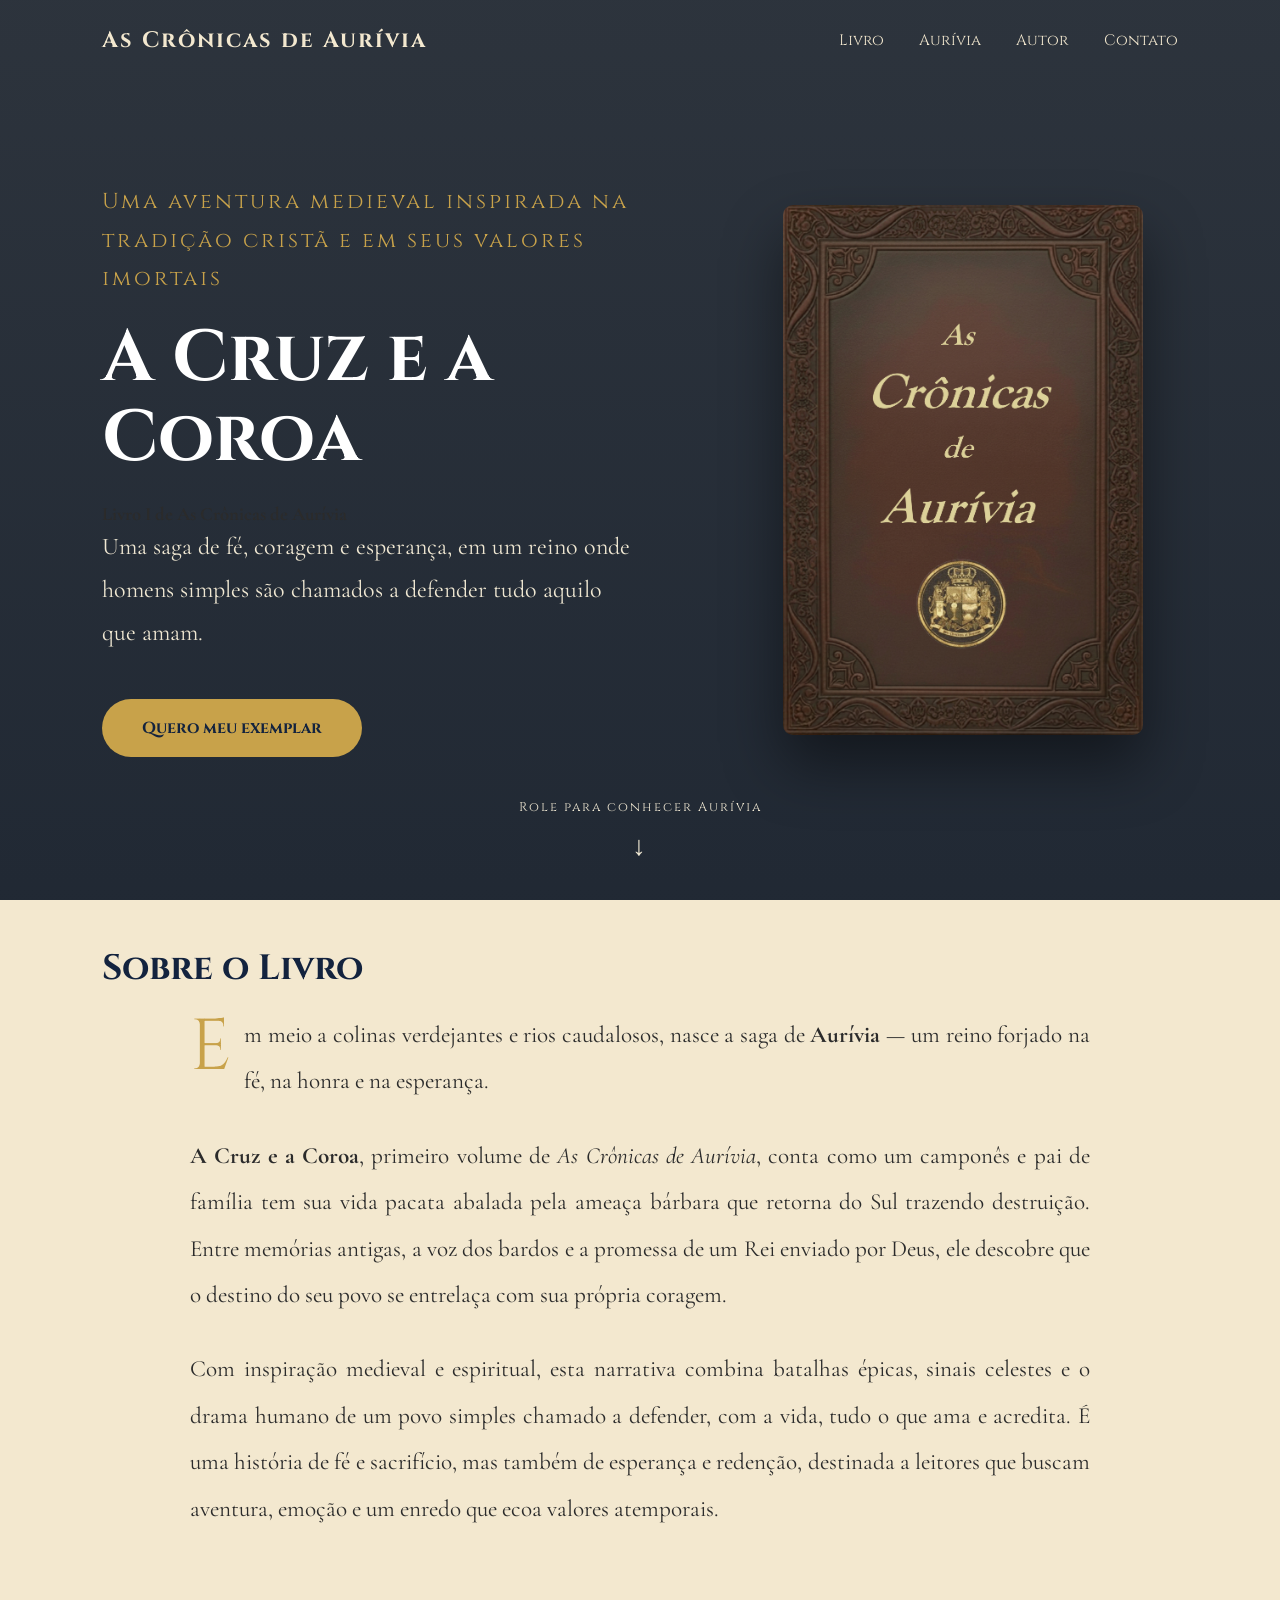
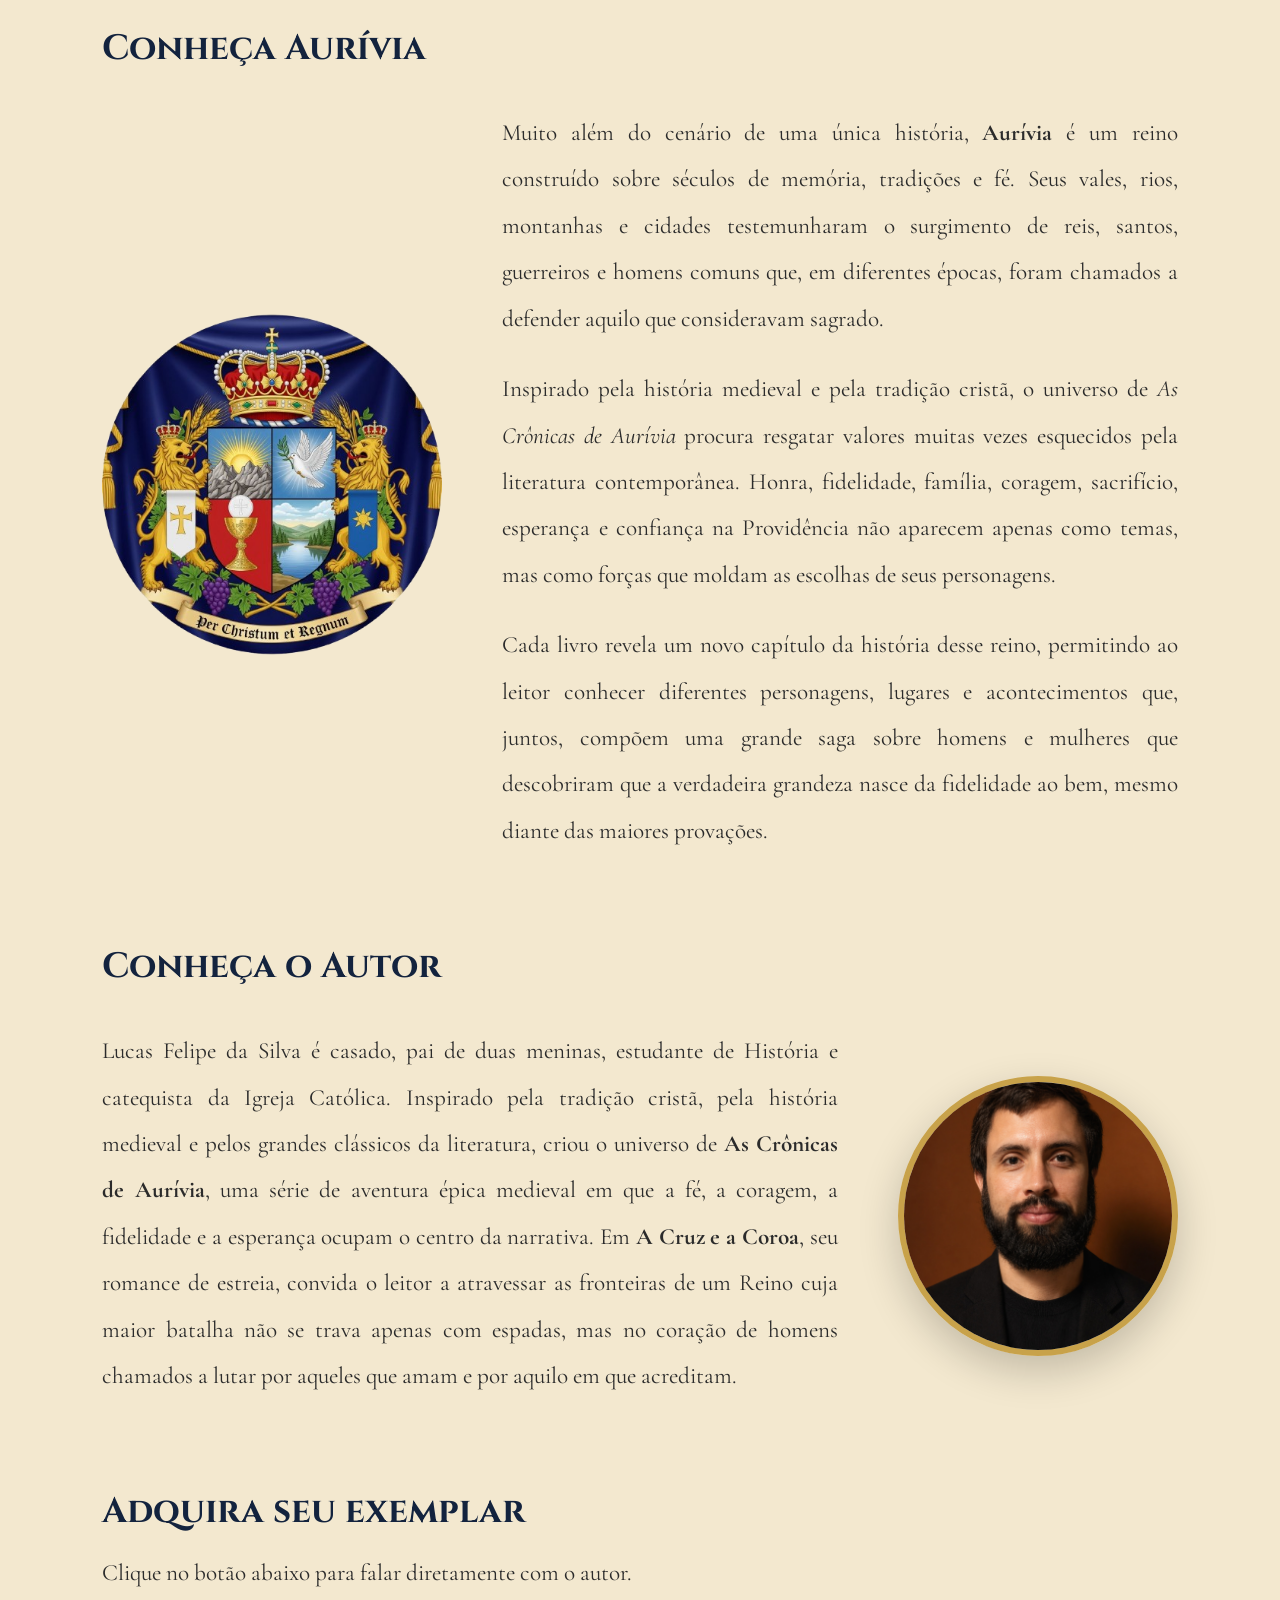
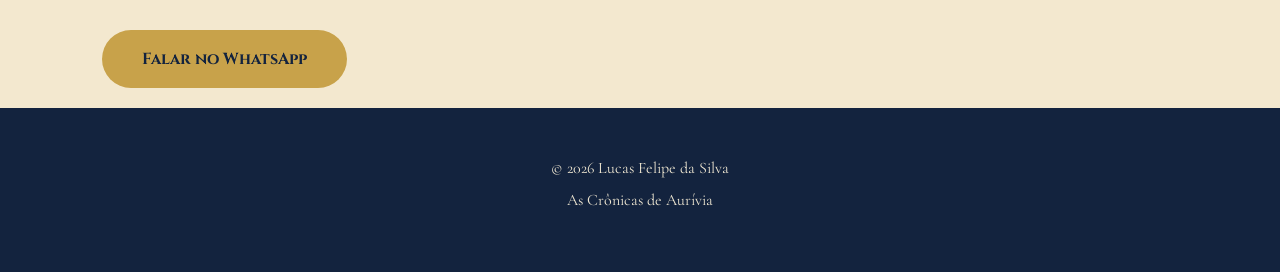
==== index.html @ 675b527c "Correção erro favicon.ico" ====
<!DOCTYPE html>
<html lang="pt-BR">
<link rel="icon" type="image/png" href="brasao.png">

<head>

    <!-- Configurações básicas -->
    <meta charset="UTF-8">
    <meta name="viewport" content="width=device-width, initial-scale=1.0">

    <!-- SEO -->
    <title>As Crônicas de Aurívia | A Cruz e a Coroa</title>

    <meta name="description"
        content="Conheça As Crônicas de Aurívia - A Cruz e a Coroa. Uma epopeia medieval inspirada na tradição cristã, com cavaleiros, reis, batalhas e esperança.">

    <meta name="author" content="Lucas Felipe da Silva">

    <!-- CSS -->
    <link rel="stylesheet" href="style.css">

    <!-- Google Fonts -->
    <link rel="preconnect" href="https://fonts.googleapis.com">

    <link rel="preconnect" href="https://fonts.gstatic.com" crossorigin>

    <link href="https://fonts.googleapis.com/css2?family=Cinzel:wght@400;600;700&family=Cormorant+Garamond:wght@300;400;500;600;700&display=swap"
        rel="stylesheet">

</head>

<body>

    <!-- ===================================== -->
    <!-- CABEÇALHO -->
    <!-- ===================================== -->

    <header id="header">

        <div class="logo">

            As Crônicas de Aurívia

        </div>

        <nav>

            <a href="#livro">Livro</a>

            <a href="#universo">Aurívia</a>

            <a href="#autor">Autor</a>

            <a href="#contato">Contato</a>

        </nav>

    </header>

    <!-- ===================================== -->
    <!-- HERO -->
    <!-- ===================================== -->

    <section id="hero">

        <div class="hero-texto">

            <p class="subtitulo">

                Uma aventura medieval inspirada na tradição cristã e em seus valores imortais

            </p>

            <h1>

                A Cruz e a Coroa

            </h1>

            <h3 class="serie">

                Livro I de As Crônicas de Aurívia

            </h3>

            <p class="descricao">

                Uma saga de fé, coragem e esperança,
                em um reino onde homens simples são chamados
                a defender tudo aquilo que amam.

            </p>                

            <a href="comprar.html" id="comprar-agora" class="botao">
                Quero meu exemplar
            </a>

        </div>

        <div class="hero-imagem">

            <!-- Depois colocaremos a capa -->

            <img
                src="capa.jpg"
                alt="Capa do livro A Cruz e a Coroa"
                class="capa-livro">     

        </div>

        <div class="scroll-indicador">

            <span>Role para conhecer Aurívia</span>

            <div class="seta">

                ↓

            </div>

        </div>      

    </section>

    <!-- ===================================== -->
    <!-- SOBRE O LIVRO -->
    <!-- ===================================== -->

    <section id="livro">

    <h2>Sobre o Livro</h2>

    <div class="sinopse">

        <p>
            <span class="capitular">E</span>m meio a colinas verdejantes e rios
            caudalosos, nasce a saga de <strong>Aurívia</strong> — um reino
            forjado na fé, na honra e na esperança.
        </p>

        <p>
            <strong>A Cruz e a Coroa</strong>, primeiro volume de
            <em>As Crônicas de Aurívia</em>, conta como um camponês e pai de
            família tem sua vida pacata abalada pela ameaça bárbara que retorna
            do Sul trazendo destruição. Entre memórias antigas, a voz dos
            bardos e a promessa de um Rei enviado por Deus, ele descobre que o
            destino do seu povo se entrelaça com sua própria coragem.
        </p>

        <p>
            Com inspiração medieval e espiritual, esta narrativa combina
            batalhas épicas, sinais celestes e o drama humano de um povo simples
            chamado a defender, com a vida, tudo o que ama e acredita. É uma
            história de fé e sacrifício, mas também de esperança e redenção,
            destinada a leitores que buscam aventura, emoção e um enredo que
            ecoa valores atemporais.
        </p>

    </div>

    </section>

    <!-- ===================================== -->
    <!-- UNIVERSO -->
    <!-- ===================================== -->

    <section id="universo">

    <div class="container">

        <h2>Conheça Aurívia</h2>

        <div class="universo">

            <div class="universo-brasao">

                <a href="https://www.instagram.com/auriviaoficial/"
                    target="_blank"
                    rel="noopener noreferrer">

                        <img src="brasao.png"
                            alt="Instagram oficial de As Crônicas de Aurívia">

                </a>

            </div>

            <div class="universo-texto">

                <p>
                    Muito além do cenário de uma única história,
                    <strong>Aurívia</strong> é um reino construído sobre
                    séculos de memória, tradições e fé. Seus vales, rios,
                    montanhas e cidades testemunharam o surgimento de reis,
                    santos, guerreiros e homens comuns que, em diferentes
                    épocas, foram chamados a defender aquilo que consideravam
                    sagrado.
                </p>

                <p>
                    Inspirado pela história medieval e pela tradição cristã,
                    o universo de <em>As Crônicas de Aurívia</em> procura
                    resgatar valores muitas vezes esquecidos pela literatura
                    contemporânea. Honra, fidelidade, família, coragem,
                    sacrifício, esperança e confiança na Providência não
                    aparecem apenas como temas, mas como forças que moldam
                    as escolhas de seus personagens.
                </p>

                <p>
                    Cada livro revela um novo capítulo da história desse
                    reino, permitindo ao leitor conhecer diferentes
                    personagens, lugares e acontecimentos que, juntos,
                    compõem uma grande saga sobre homens e mulheres que
                    descobriram que a verdadeira grandeza nasce da
                    fidelidade ao bem, mesmo diante das maiores provações.
                </p>

            </div>

        </div>

    </div>

    </section>

    <!-- ===================================== -->
    <!-- AUTOR -->
    <!-- ===================================== -->

    <section id="autor">

    <div class="container">

        <h2>Conheça o Autor</h2>

        <div class="autor">

            <div class="autor-texto">

                <p>
                    Lucas Felipe da Silva é casado, pai de duas meninas,
                    estudante de História e catequista da Igreja Católica.
                    Inspirado pela tradição cristã, pela história medieval e
                    pelos grandes clássicos da literatura, criou o universo de
                    <strong>As Crônicas de Aurívia</strong>, uma série de
                    aventura épica medieval em que a fé, a coragem, a
                    fidelidade e a esperança ocupam o centro da narrativa.

                    Em <strong>A Cruz e a Coroa</strong>, seu romance de estreia,
                    convida o leitor a atravessar as fronteiras de um Reino cuja
                    maior batalha não se trava apenas com espadas, mas no coração
                    de homens chamados a lutar por aqueles que amam e por aquilo
                    em que acreditam.
                </p>

            </div>

            <div class="autor-foto">

                <img src="foto-autor.jpg"
                     alt="Lucas Felipe da Silva">

            </div>

        </div>

    </div>

</section>

    <!-- ===================================== -->
    <!-- CONTATO -->
    <!-- ===================================== -->

    <section id="contato">

        <h2>Adquira seu exemplar</h2>

        <p>

            Clique no botão abaixo para falar diretamente com o autor.

        </p>

        <a href="https://wa.me/5531992778250?text=Olá!%20Gostaria%20de%20adquirir%20o%20livro%20A%20Cruz%20e%20a%20Coroa." target="_blank" class="botao">

            Falar no WhatsApp

        </a>

    </section>

    <!-- ===================================== -->
    <!-- RODAPÉ -->
    <!-- ===================================== -->

    <footer>

        <p>

            © 2026 Lucas Felipe da Silva

        </p>

        <p>

            As Crônicas de Aurívia

        </p>

    </footer>

    <script src="script.js"></script>

</body>

</html>
---- style.css ----
/* ==========================================================
   AS CRÔNICAS DE AURÍVIA
   Site Oficial
   Desenvolvido para Lucas Felipe da Silva
========================================================== */


/* ==========================================================
   RESET
========================================================== */

*{
    margin:0;
    padding:0;
    box-sizing:border-box;
}

html{
    scroll-behavior:smooth;
}

body{

    background:#F3E8CF;

    color:#2B2B2B;

    font-family:'Cormorant Garamond', serif;

    overflow-x:hidden;

}


/* ==========================================================
   LINKS
========================================================== */

a{

    text-decoration:none;

    color:inherit;

}


/* ==========================================================
   IMAGENS
========================================================== */

img{

    max-width:100%;

    display:block;

}


/* ==========================================================
   HEADER
========================================================== */

header{

    width:100%;

    position:fixed;

    top:0;

    left:0;

    z-index:1000;

    display:flex;

    justify-content:space-between;

    align-items:center;

    padding:25px 8%;

    transition:.4s;

}


/* ==========================================================
   LOGO
========================================================== */

.logo{

    font-family:'Cinzel', serif;

    font-size:1.4rem;

    font-weight:700;

    color:#F3E8CF;

    letter-spacing:2px;

}


/* ==========================================================
   MENU
========================================================== */

nav{

    display:flex;

    gap:35px;

}


nav a{

    font-family:'Cinzel', serif;

    color:#F3E8CF;

    font-size:.95rem;

    transition:.3s;

}

nav a:hover{

    color:#C8A24A;

}


/* ==========================================================
   HERO
========================================================== */

#hero{

    min-height:100vh;

    display:flex;

    align-items:center;

    justify-content:space-between;

    padding:120px 8% 80px;

    background:linear-gradient(rgba(10,20,35,.85),rgba(10,20,35,.90));

}


/* ==========================================================
   TEXTO HERO
========================================================== */

.hero-texto{

    width:50%;

}


.subtitulo{

    font-family:'Cinzel', serif;

    color:#C8A24A;

    letter-spacing:3px;

    margin-bottom:20px;

}


.hero-texto h1{

    font-family:'Cinzel', serif;

    color:white;

    font-size:4.5rem;

    line-height:1.1;

    margin-bottom:25px;

}


.descricao{

    color:#EFE7D2;

    font-size:1.5rem;

    max-width:550px;

    margin-bottom:45px;

}


/* ==========================================================
   BOTÃO
========================================================== */

.botao{

    display:inline-block;

    background:#C8A24A;

    color:#13233E;

    padding:18px 40px;

    border-radius:50px;

    font-family:'Cinzel', serif;

    font-weight:bold;

    transition:.3s;

}


.botao:hover{

    transform:translateY(-4px);

    box-shadow:0 12px 30px rgba(0,0,0,.25);

}


/* ==========================================================
   CAPA PROVISÓRIA
========================================================== */

.hero-imagem{

    width:40%;

    display:flex;

    justify-content:center;

}


.capa-livro{

    width:360px;

    border-radius:10px;

    box-shadow:
        0 30px 60px rgba(0,0,0,.45);

    transition:.35s ease;

    animation:respirar 6s ease-in-out infinite;

}

.capa-livro:hover{

    transform:translateY(-10px) scale(1.02);

}


/* ==========================================================
   SEÇÕES
========================================================== */

section:not(#hero){

    padding-top:45px;
    padding-bottom:20px;

    padding-left:8%;
    padding-right:8%;

}



section h2{

    font-family:'Cinzel', serif;

    color:#13233E;

    font-size:2.2rem;

    margin-bottom:18px;

}


section p{

    font-size:1.35rem;

    line-height:1.8;

    max-width:900px;

}


/* ==========================================================
   RODAPÉ
========================================================== */

footer{

    background:#13233E;

    color:#EFE7D2;

    text-align:center;

    padding:50px;

}


footer p{

    margin-bottom:12px;

}


/* ==========================================================
   RESPONSIVIDADE
========================================================== */

/* ==========================================================
   HEADER AO ROLAR A PÁGINA
========================================================== */

.header-scroll{

    background:rgba(19,35,62,.96);

    backdrop-filter:blur(8px);

    box-shadow:0 10px 30px rgba(0,0,0,.35);

    padding:18px 8%;

}

/* ==========================================================
   INDICADOR DE ROLAGEM
========================================================== */

.scroll-indicador{

    position:absolute;

    bottom:35px;

    left:50%;

    transform:translateX(-50%);

    display:flex;

    flex-direction:column;

    align-items:center;

    color:#EFE7D2;

    font-family:'Cinzel', serif;

    letter-spacing:2px;

    font-size:.8rem;

}

.seta{

    margin-top:12px;

    font-size:1.7rem;

    animation:flutuar 1.8s infinite;

}

@keyframes flutuar{

    0%{

        transform:translateY(0);

    }

    50%{

        transform:translateY(8px);

    }

    100%{

        transform:translateY(0);

    }

}

/* ==========================================================
   SINOPSE
========================================================== */

.sinopse{

    max-width:900px;

    margin:20px auto 0;

}

.sinopse p{

    font-size:1.45rem;

    line-height:2;

    margin-bottom:28px;

    text-align:justify;

}

.capitular{

    float:left;

    font-family:'Cinzel', serif;

    font-size:4.5rem;

    line-height:1;

    margin-right:12px;

    color:#C8A24A;

}

@media(max-width:900px){

    #hero{

        position:relative;

        flex-direction:column;

        justify-content:center;

        text-align:center;

    }

    .hero-texto{

        width:100%;

    }

    .serie{

    color:#C8A24A;

    font-family:'Cinzel', serif;

    font-size:1.1rem;

    font-weight:400;

    margin-top:-8px;

    margin-bottom:28px;

    letter-spacing:2px;

    }

    .hero-imagem{

        width:100%;

        margin-top:60px;

    }

    .hero-texto h1{

        font-size:3rem;

    }

    nav{

        display:none;

    }

    .autor{

    flex-direction:column-reverse;

    text-align:center;

    }

    .autor-foto{

        margin-bottom:20px;

    }

    .autor-foto img{

        width:220px;

        height:220px;

    }

    .universo{

    flex-direction:column;

    }

    .universo-brasao img{

    width:300px;

    height:300px;

    object-fit:cover;

    border-radius:50%;

    border:6px solid #C8A24A;

    background:#13233E;

    padding:12px;

    box-shadow:0 15px 40px rgba(0,0,0,.20);

    transition:.35s;

    }

}

@keyframes respirar{

    0%{

        transform:translateY(0px);

    }

    50%{

        transform:translateY(-8px);

    }

    100%{

        transform:translateY(0px);

    }

}

/* ==========================================================
   UNIVERSO E AUTOR
========================================================== */

.universo-texto,
.autor-texto{

    max-width:900px;

    margin:20px auto 0;

}

.universo-texto p,
.autor-texto p{

    font-size:1.45rem;

    line-height:2;

    text-align:justify;

    margin-bottom:24px;

}

#contato p{

    font-size:1.45rem;

    line-height:1.8;

    margin-bottom:35px;

}

.autor{

    display:flex;

    align-items:center;

    justify-content:space-between;

    gap:60px;

}

.autor-texto{

    flex:1;

}

.autor-foto{

    flex-shrink:0;

}

.autor-foto img{

    width:280px;

    height:280px;

    border-radius:50%;

    object-fit:cover;

    border:6px solid #C8A24A;

    box-shadow:0 15px 40px rgba(0,0,0,.20);

}

.universo{

    display:flex;

    align-items:center;

    gap:60px;

}

.universo-brasao{

    flex-shrink:0;

}

.universo-brasao img{

    width:340px;

    height:auto;

    transition:.35s;

}

.universo-brasao img:hover{

    transform:scale(1.03);

}

/*======================================
COMPRA
======================================*/

.compra{

    padding:140px 8% 80px;

}

.compra-card{

    max-width:760px;

    margin:auto;

    background:#F8F2E6;

    border-radius:18px;

    padding:50px;

    box-shadow:0 15px 40px rgba(0,0,0,.12);

}

.compra-capa{

    width:260px;

    margin:auto;

    margin-bottom:30px;

    border-radius:10px;

    box-shadow:0 18px 35px rgba(0,0,0,.25);

}

.compra h1{

    text-align:center;

    font-family:'Cinzel', serif;

    color:#13233E;

    margin-bottom:10px;

}

.texto-intro{

    text-align:center;

    max-width:620px;

    margin:25px auto 45px;

}

.preco,
.subtotal{

    display:flex;

    justify-content:space-between;

    align-items:center;

    padding:15px 0;

    border-bottom:1px solid rgba(0,0,0,.08);

    font-size:1.2rem;

}

.preco strong,
.subtotal strong{

    color:#C8A24A;

    font-size:1.6rem;

}

.controle-quantidade{

    display:flex;

    justify-content:center;

    align-items:center;

    gap:30px;

    margin:15px 0 35px;

}

.btn-qtd{

    width:48px;

    height:48px;

    border:none;

    border-radius:50%;

    background:#13233E;

    color:white;

    font-size:1.6rem;

    cursor:pointer;

    transition:.3s;

}

.btn-qtd:hover{

    background:#C8A24A;

    color:#13233E;

}

#quantidade{

    font-family:'Cinzel', serif;

    font-size:2rem;

    min-width:40px;

    text-align:center;

}

/*======================================
FORMULÁRIO
======================================*/

#pedido{

    margin-top:40px;

}

#pedido label{

    display:block;

    margin-top:28px;

    margin-bottom:10px;

    font-family:'Cinzel', serif;

    color:#13233E;

}

#pedido input,
#pedido textarea{

    width:100%;

    padding:16px;

    border:2px solid #D8C8A5;

    border-radius:10px;

    background:white;

    font-size:1.1rem;

    font-family:'Cormorant Garamond', serif;

    transition:.25s;

}

#pedido input:focus,
#pedido textarea:focus{

    outline:none;

    border-color:#C8A24A;

    box-shadow:0 0 12px rgba(200,162,74,.25);

}

.erro{

    display:block;

    color:#9E2A2A;

    font-size:.95rem;

    margin-top:6px;

    min-height:18px;

}

/*======================================
BOTÃO DE COMPRA
======================================*/

#btn-whatsapp{

    width:100%;

    margin-top:40px;

    font-size:1.15rem;

}

#btn-whatsapp:disabled{

    opacity:.8;

    cursor:wait;

    transform:none;

}

.privacidade{

    text-align:center;

    font-size:.95rem;

    color:#666;

    margin-top:18px;

    line-height:1.6;

}

body{
    transition:opacity .45s ease;
}

body.fade-out{
    opacity:0;
}

/*======================================
MENSAGEIRO
======================================*/

#mensageiro-overlay{

    position:fixed;

    inset:0;

    background:rgba(10,20,35,.82);

    backdrop-filter:blur(4px);

    display:flex;

    justify-content:center;

    align-items:center;

    opacity:0;

    visibility:hidden;

    transition:.45s;

    z-index:99999;

}

#mensageiro-overlay.ativo{

    opacity:1;

    visibility:visible;

}

.mensageiro-card{

    width:min(420px,90vw);

    background:#F8F2E6;

    border-radius:18px;

    padding:40px;

    text-align:center;

    box-shadow:0 25px 60px rgba(0,0,0,.35);

}

.mensageiro-brasao{

    width:120px;

    margin:auto;

    margin-bottom:25px;

}

#mensageiro-titulo{

    font-family:'Cinzel', serif;

    color:#13233E;

    margin-bottom:18px;

}

#mensageiro-texto{

    font-size:1.25rem;

    color:#444;

}

/*======================================
ANIMAÇÃO DO BRASÃO
======================================*/

.mensageiro-brasao{

    animation:respirarBrasao 2.5s ease-in-out infinite;

}

@keyframes respirarBrasao{

    0%{

        transform:scale(1);

    }

    50%{

        transform:scale(1.05);

    }

    100%{

        transform:scale(1);

    }

}

.mensageiro-card{

    animation:entradaMensageiro .7s ease;

}

@keyframes entradaMensageiro{

    from{

        opacity:0;

        transform:translateY(25px) scale(.95);

    }

    to{

        opacity:1;

        transform:translateY(0) scale(1);

    }

}
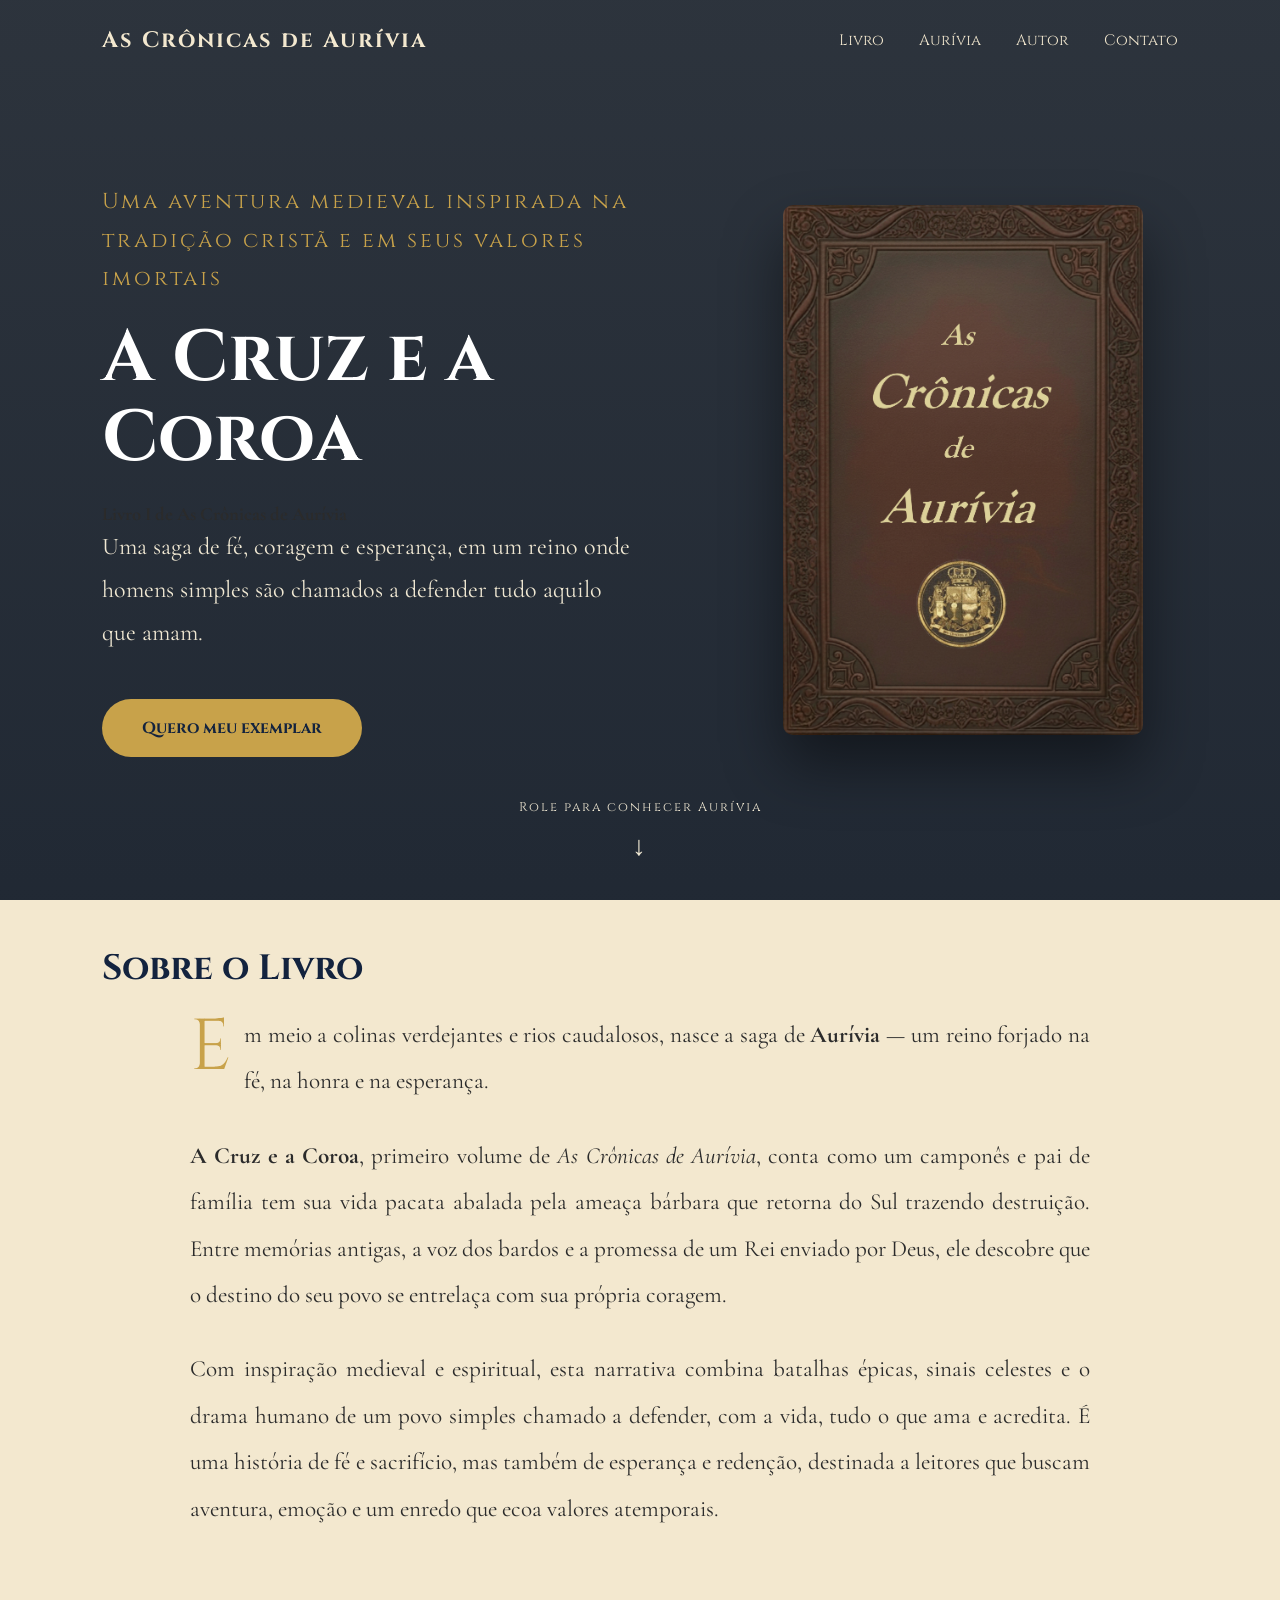
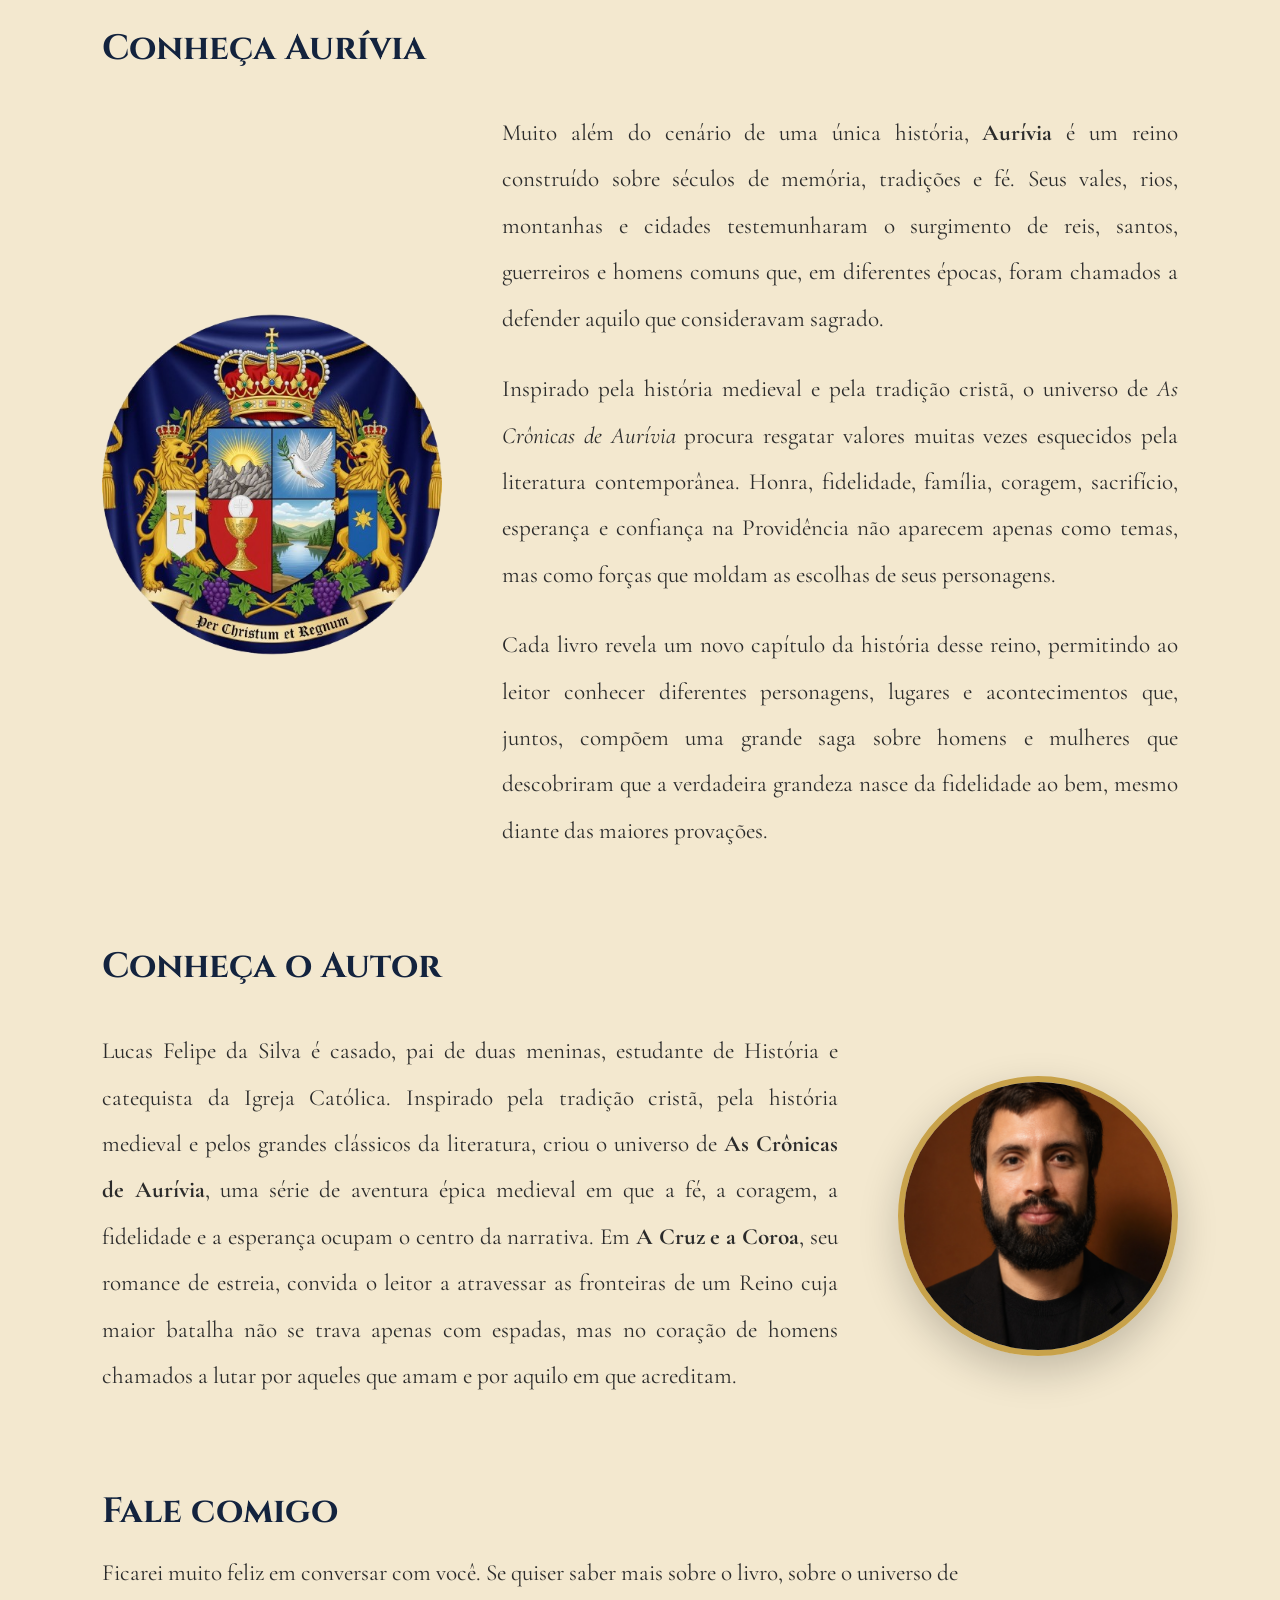
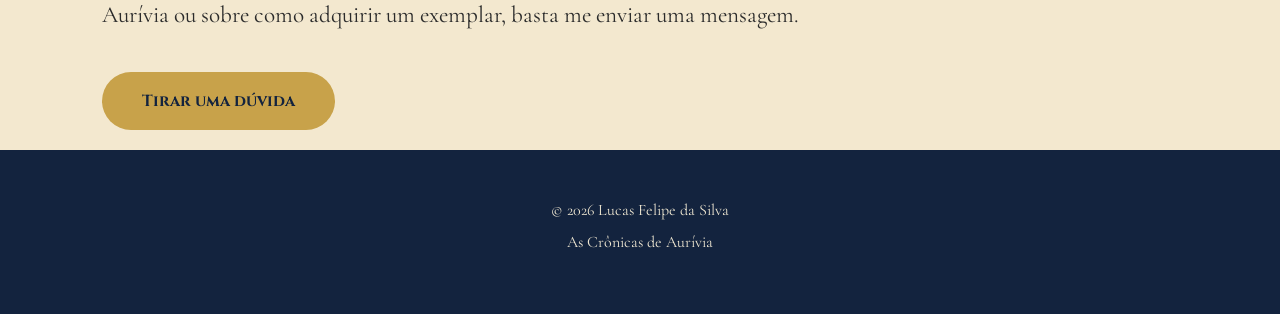
==== commit 403debe3: "Correção seção contato" ====
--- a/index.html
+++ b/index.html
@@ -273,23 +273,23 @@
     <!-- CONTATO -->
     <!-- ===================================== -->
 
-    <section id="contato">
-
-        <h2>Adquira seu exemplar</h2>
-
-        <p>
-
-            Clique no botão abaixo para falar diretamente com o autor.
-
-        </p>
-
-        <a href="https://wa.me/5531992778250?text=Olá!%20Gostaria%20de%20adquirir%20o%20livro%20A%20Cruz%20e%20a%20Coroa." target="_blank" class="botao">
-
-            Falar no WhatsApp
-
+<section id="contato">
+
+    <div class="container">
+
+        <h2>Fale comigo</h2>
+
+        <p>
+            Ficarei muito feliz em conversar com você. Se quiser saber mais sobre o livro, sobre o universo de Aurívia ou sobre como adquirir um exemplar, basta me enviar uma mensagem.
+        </p>
+
+        <a href="#" id="btn-contato" class="botao">
+            Tirar uma dúvida
         </a>
 
-    </section>
+    </div>
+
+</section>
 
     <!-- ===================================== -->
     <!-- RODAPÉ -->
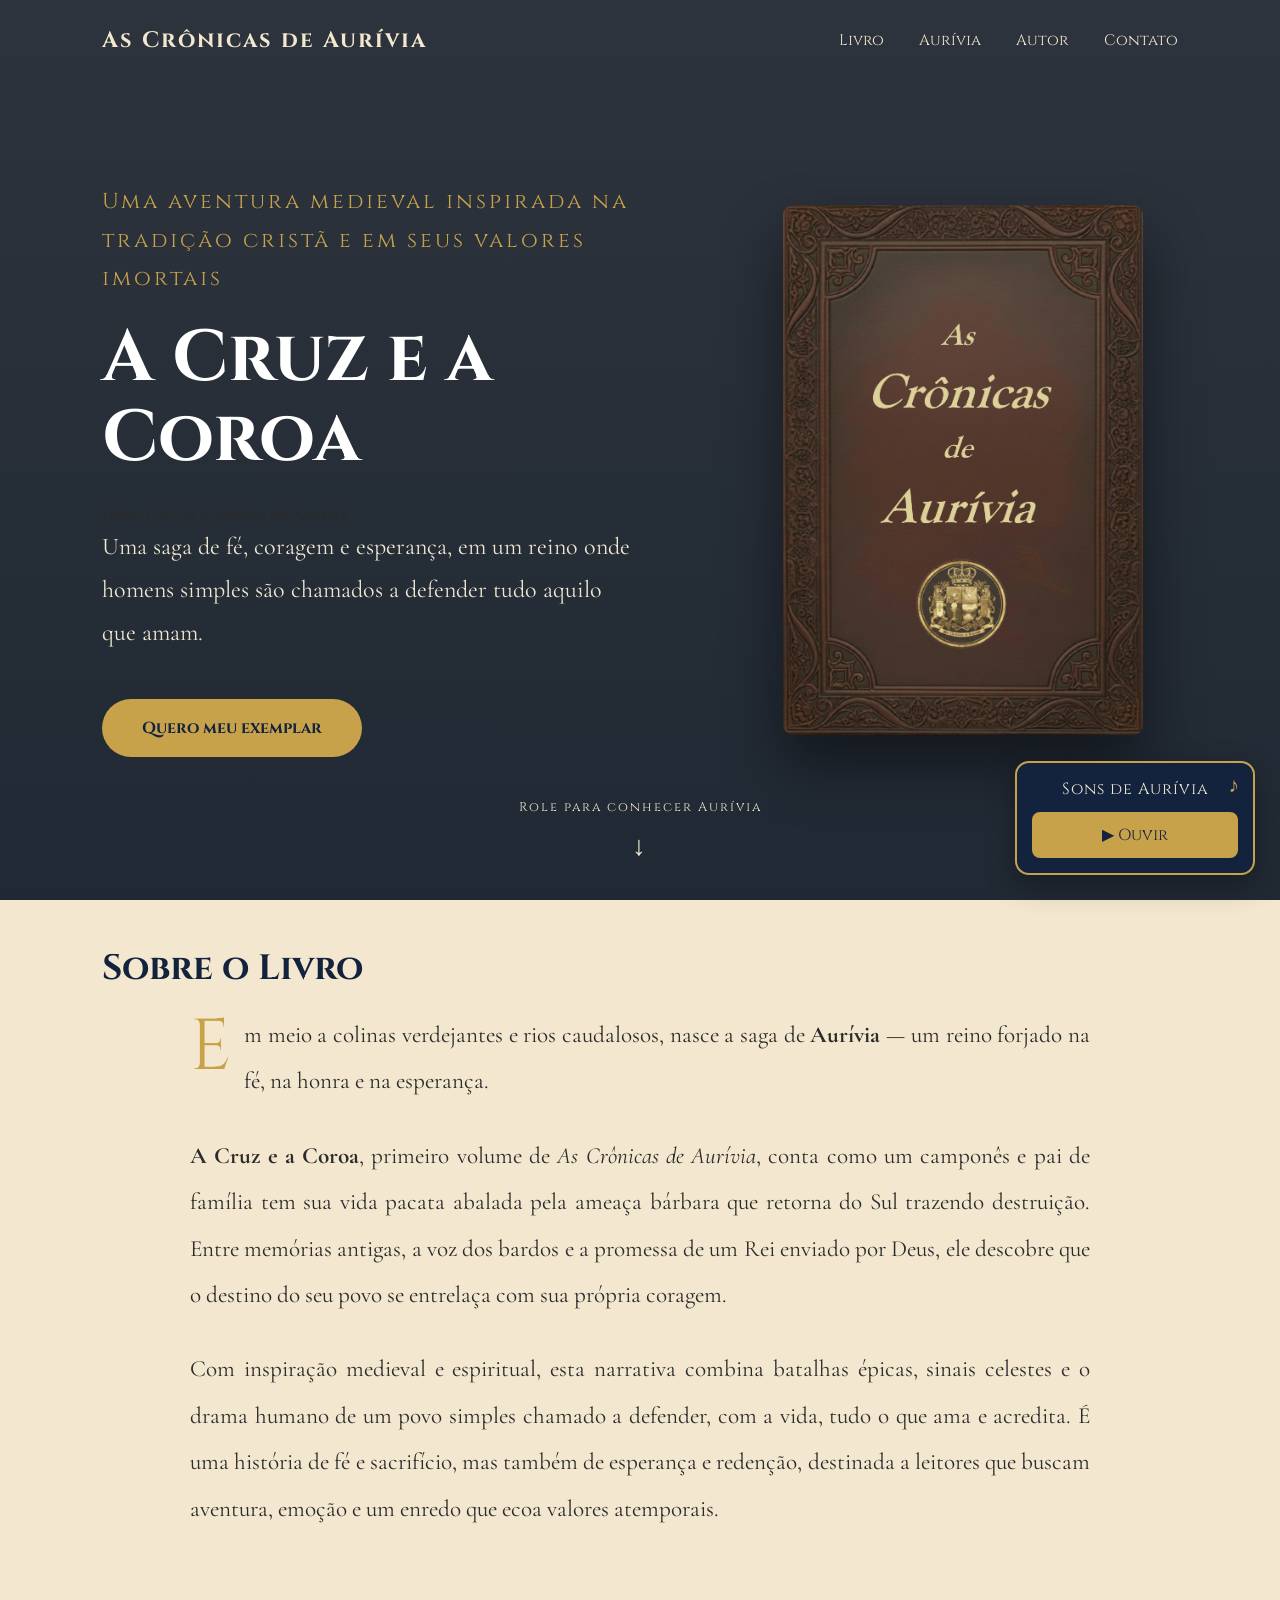
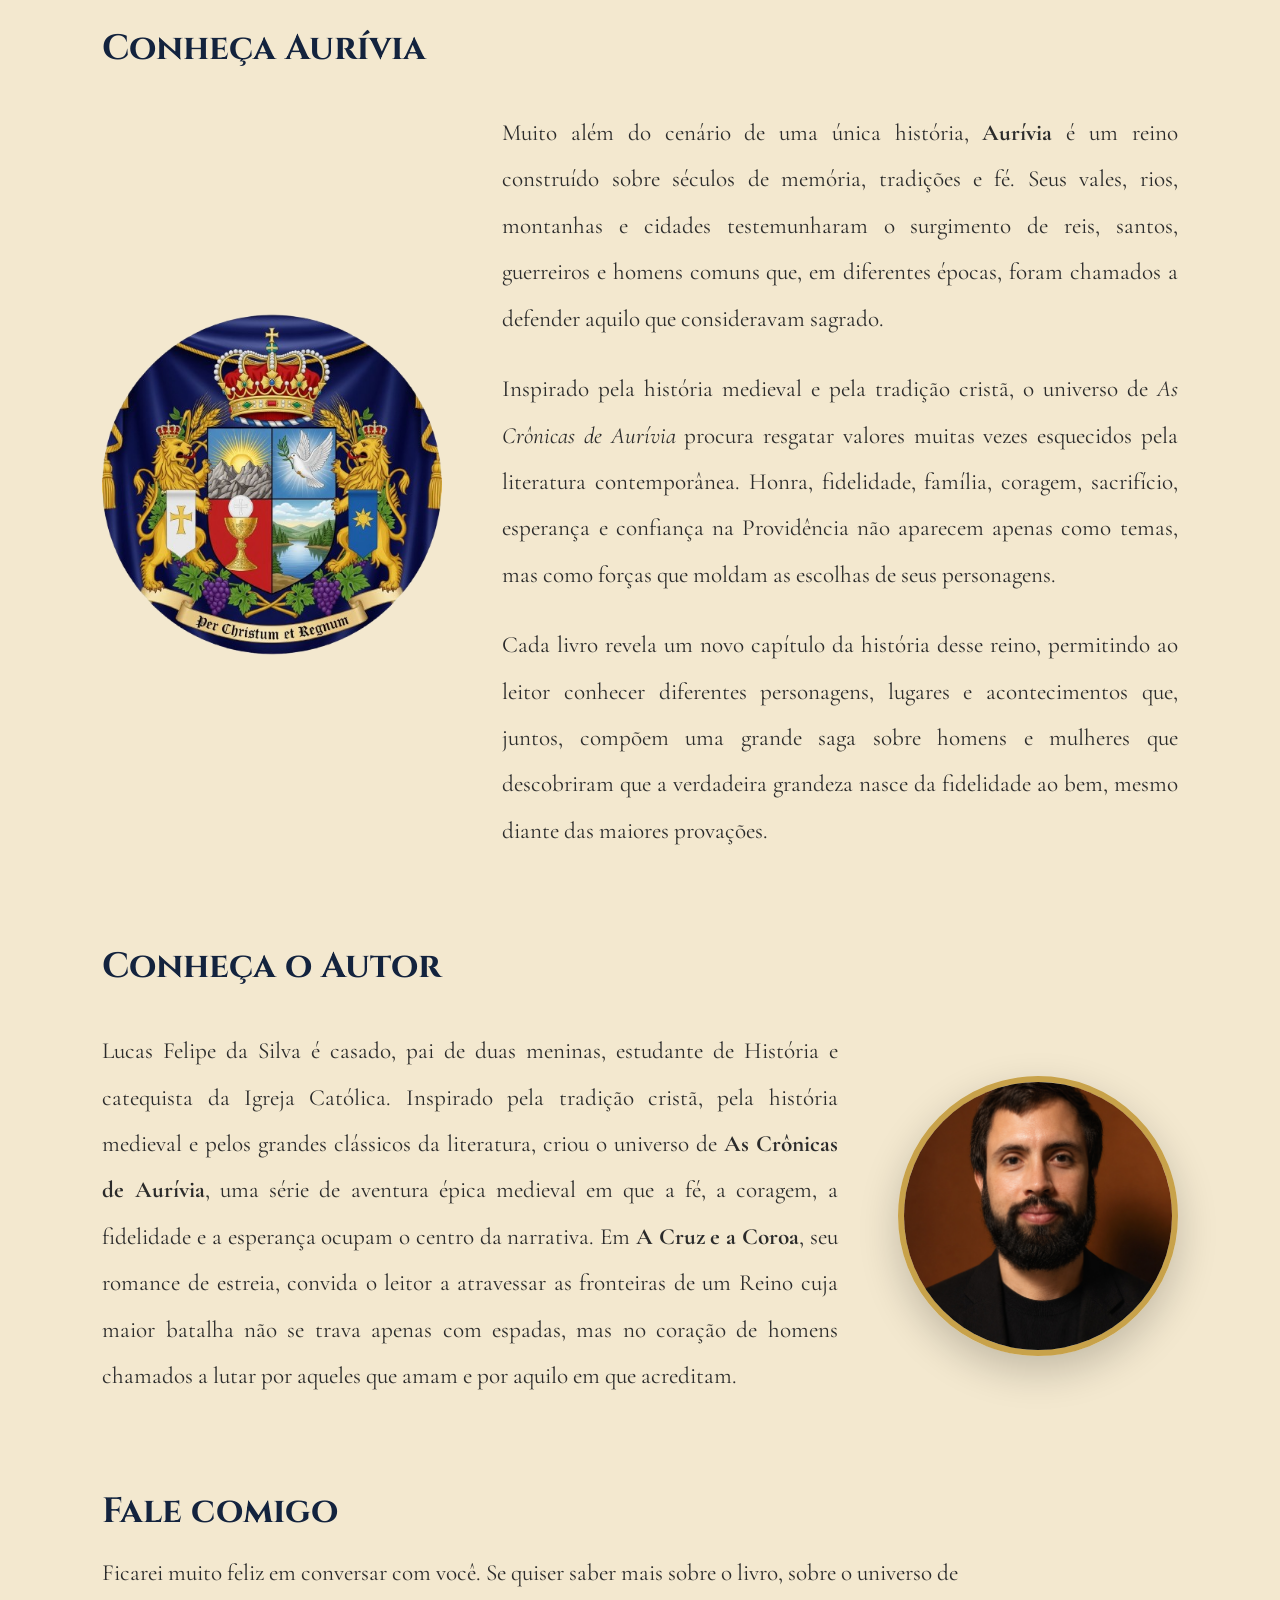
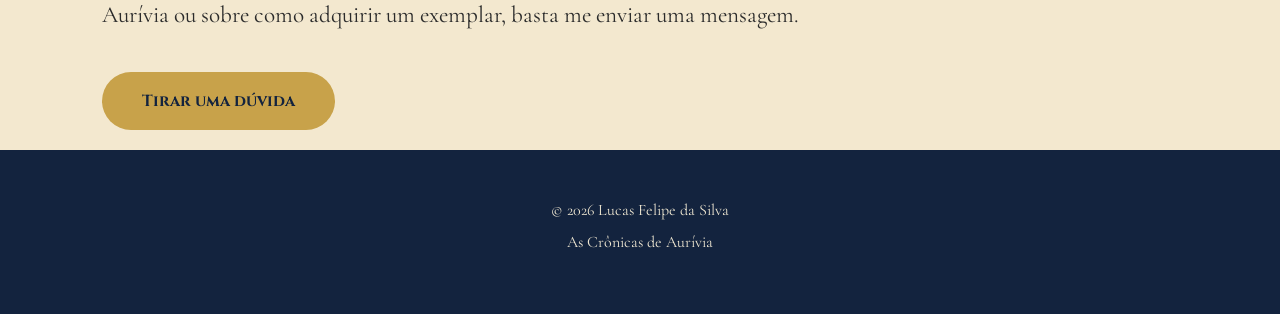
==== commit b845b166: "Adicionando música ambiente" ====
--- a/index.html
+++ b/index.html
@@ -311,7 +311,39 @@
 
     </footer>
 
-    <script src="script.js"></script>
+<!-- ===================================== -->
+<!-- SONS DE AURÍVIA -->
+<!-- ===================================== -->
+
+<audio id="trilha">
+
+    <source src="musicas/aurivia.mp3" type="audio/mpeg">
+
+</audio>
+
+<div id="player-musica">
+
+    <div class="nota-player">
+
+        ♪
+
+    </div>
+
+    <div class="player-titulo">
+
+        Sons de Aurívia
+
+    </div>
+
+    <button id="btn-musica">
+
+        ▶ Ouvir
+
+    </button>
+
+</div>
+
+<script src="script.js"></script>
 
 </body>
 
--- a/style.css
+++ b/style.css
@@ -1106,4 +1106,163 @@
 
     }
 
+}
+
+/*======================================
+SONS DE AURÍVIA
+======================================*/
+
+#player-musica{
+
+    position:fixed;
+
+    overflow:hidden;
+
+    bottom:25px;
+
+    right:25px;
+
+    left:auto;
+
+    width:240px;
+
+    background:#13233E;
+
+    border:2px solid #C8A24A;
+
+    border-radius:14px;
+
+    padding:15px;
+
+    box-shadow:0 10px 30px rgba(0,0,0,.30);
+
+    z-index:999;
+
+}
+
+.nota-player{
+
+    position:absolute;
+
+    top:10px;
+
+    right:14px;
+
+    color:#C8A24A;
+
+    font-size:1.3rem;
+
+    animation:flutuarNota 2.5s ease-in-out infinite;
+
+}
+
+@keyframes flutuarNota{
+
+    0%{
+
+        transform:translateY(0);
+
+    }
+
+    50%{
+
+        transform:translateY(-3px);
+
+    }
+
+    100%{
+
+        transform:translateY(0);
+
+    }
+
+}
+
+.player-titulo{
+
+    font-family:'Cinzel', serif;
+
+    color:#EFE7D2;
+
+    text-align:center;
+
+    margin-bottom:12px;
+
+    letter-spacing:1px;
+
+}
+
+#btn-musica{
+
+    width:100%;
+
+    border:none;
+
+    border-radius:8px;
+
+    padding:12px;
+
+    background:#C8A24A;
+
+    color:#13233E;
+
+    font-family:'Cinzel', serif;
+
+    font-size:1rem;
+
+    cursor:pointer;
+
+    transition:.3s;
+
+}
+
+#btn-musica:hover{
+
+    transform:translateY(-2px);
+
+}
+
+@media(max-width:900px){
+
+        #player-musica{
+
+        width:200px;
+
+        right:15px;
+
+        left:auto;
+
+        bottom:15px;
+
+    }
+
+}
+
+.nota-player.tocando{
+
+    animation:flutuarNota 2.5s ease-in-out infinite,
+              brilhoNota 1.8s ease-in-out infinite;
+
+}
+
+@keyframes brilhoNota{
+
+    0%{
+
+        text-shadow:0 0 0px #C8A24A;
+
+    }
+
+    50%{
+
+        text-shadow:0 0 12px #C8A24A;
+
+    }
+
+    100%{
+
+        text-shadow:0 0 0px #C8A24A;
+
+    }
+
 }
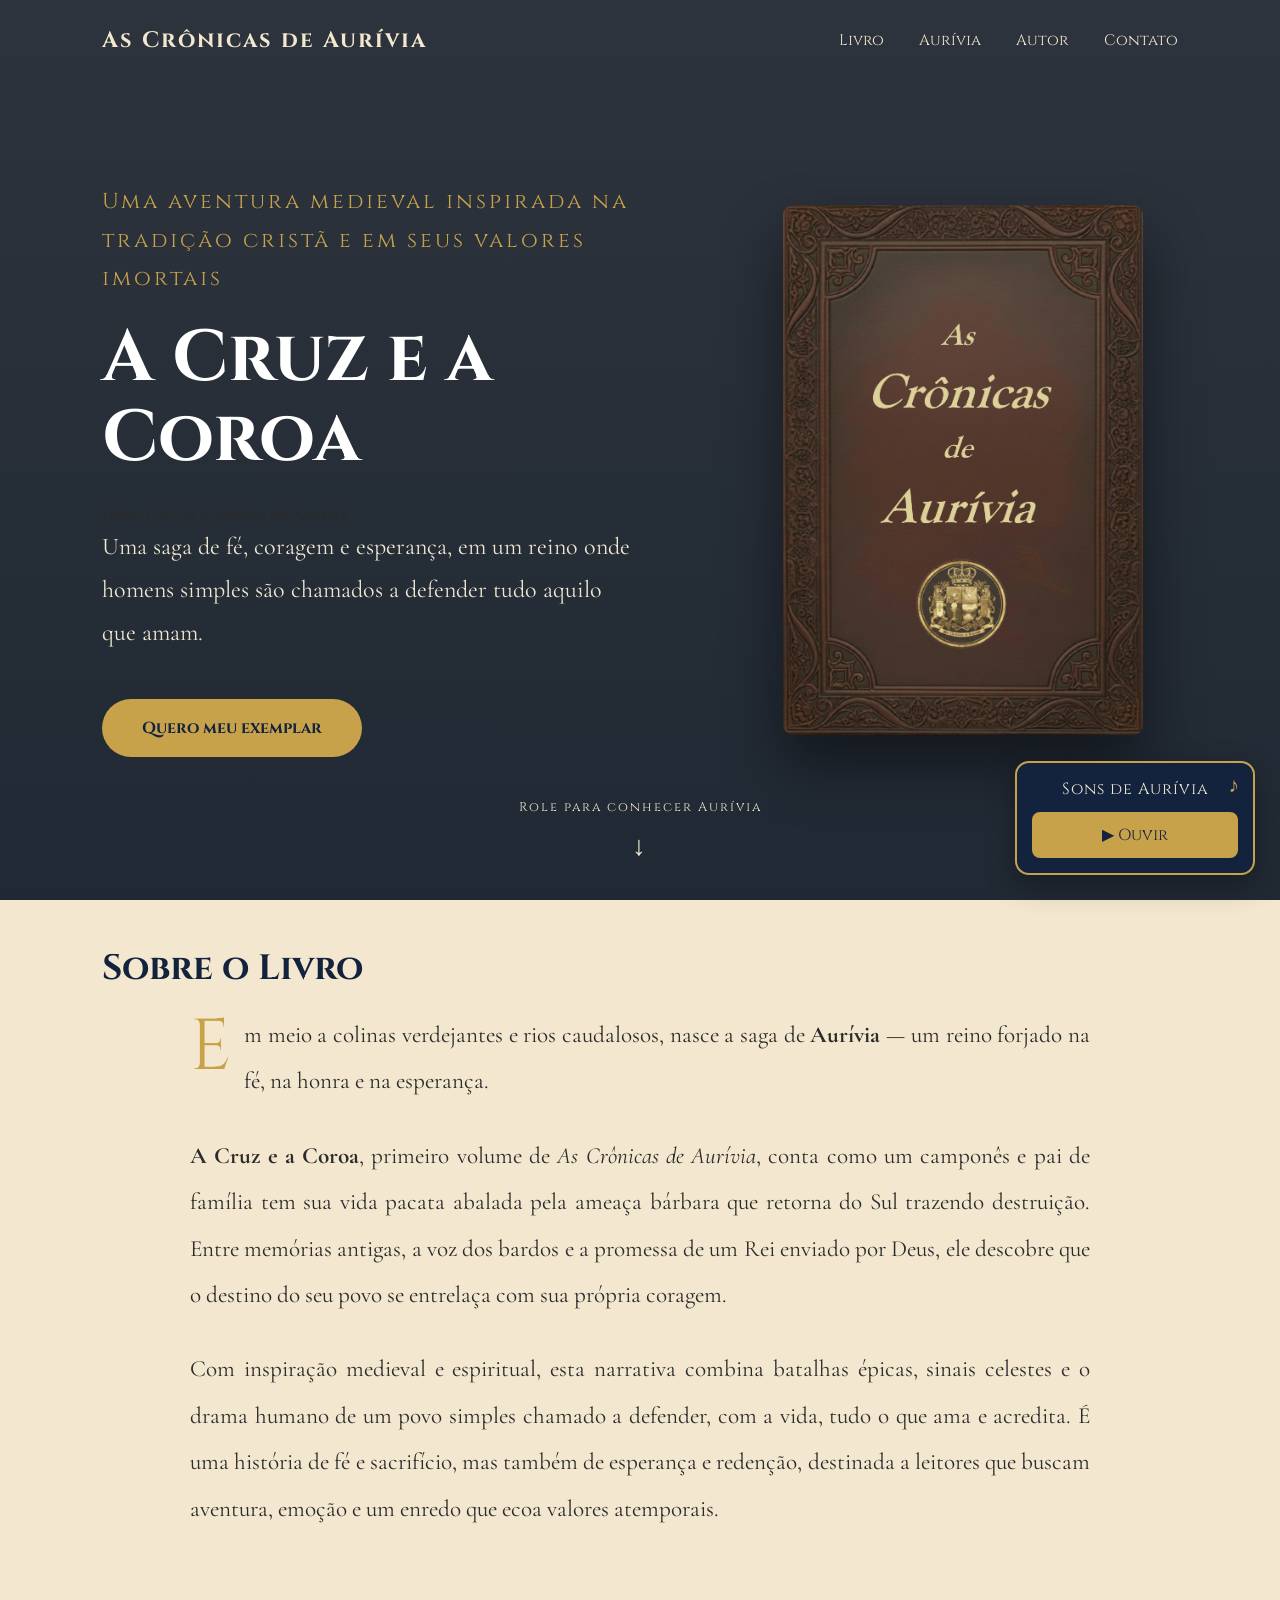
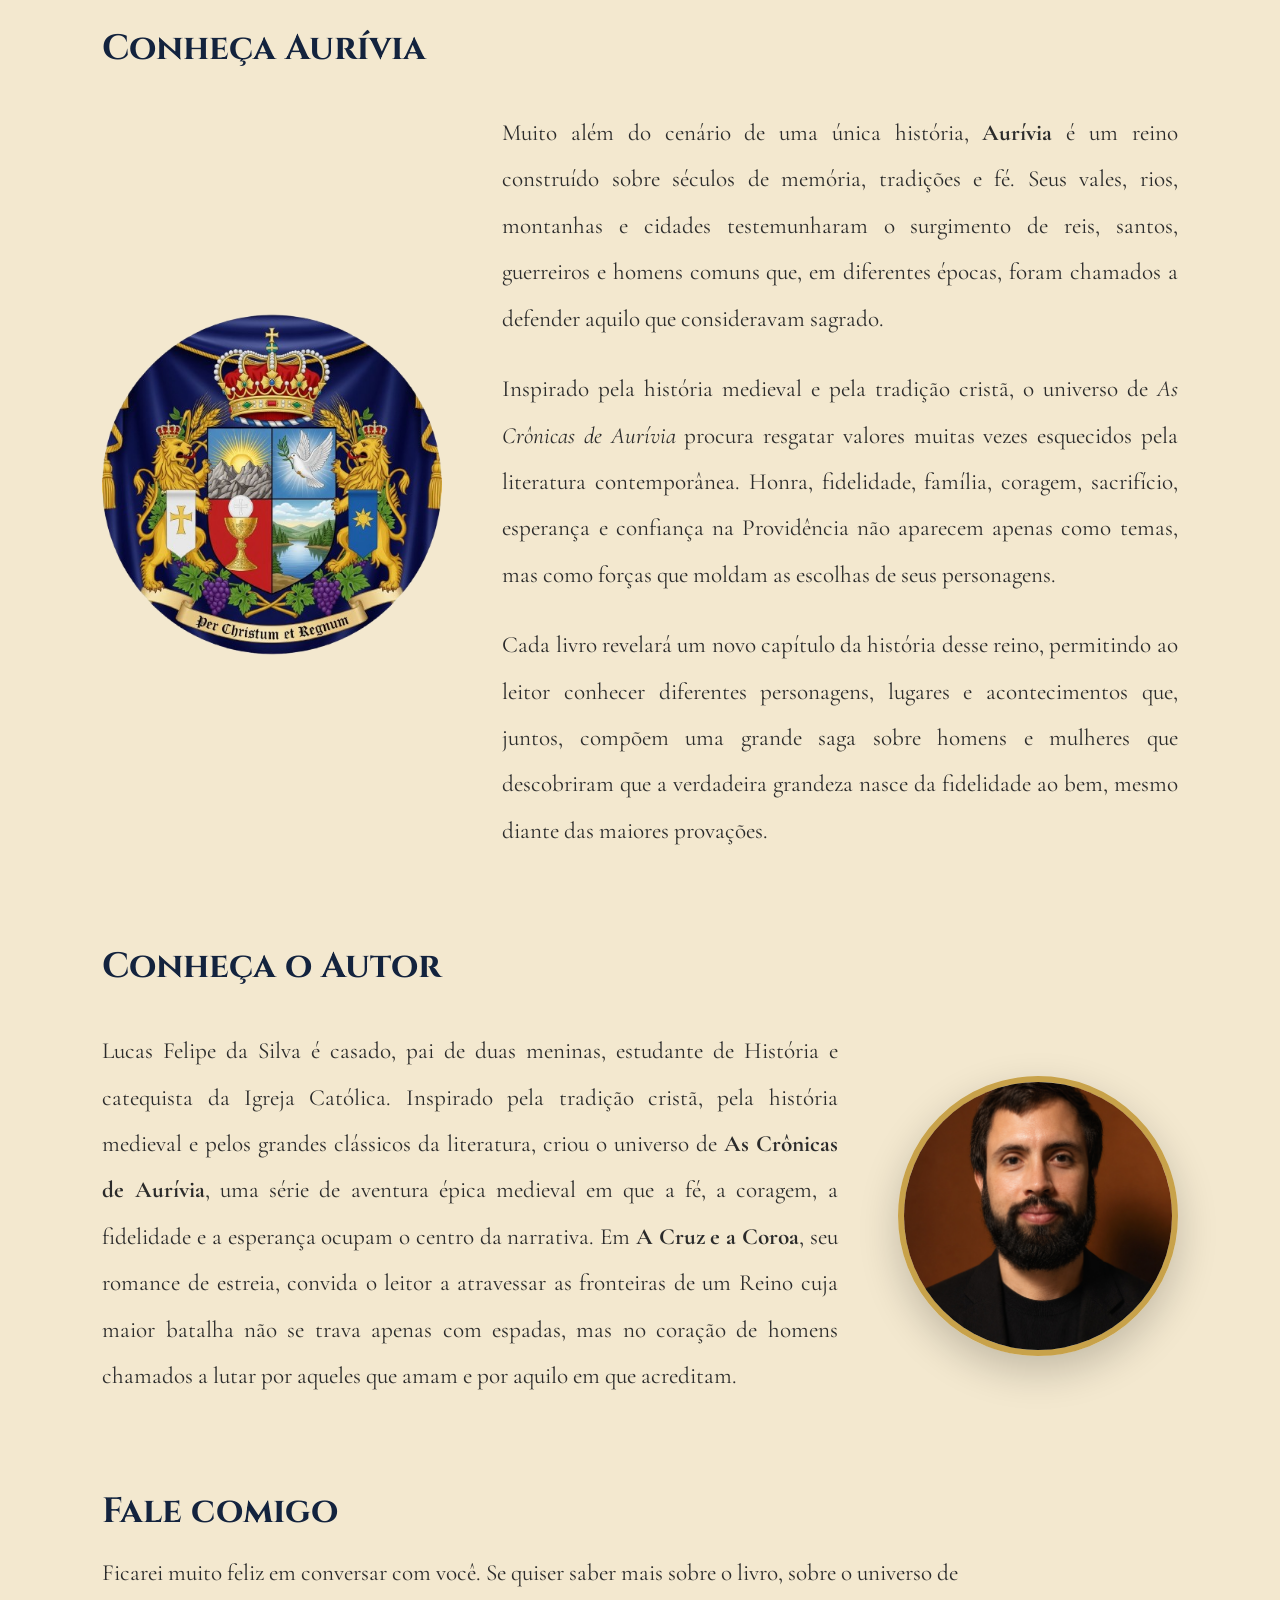
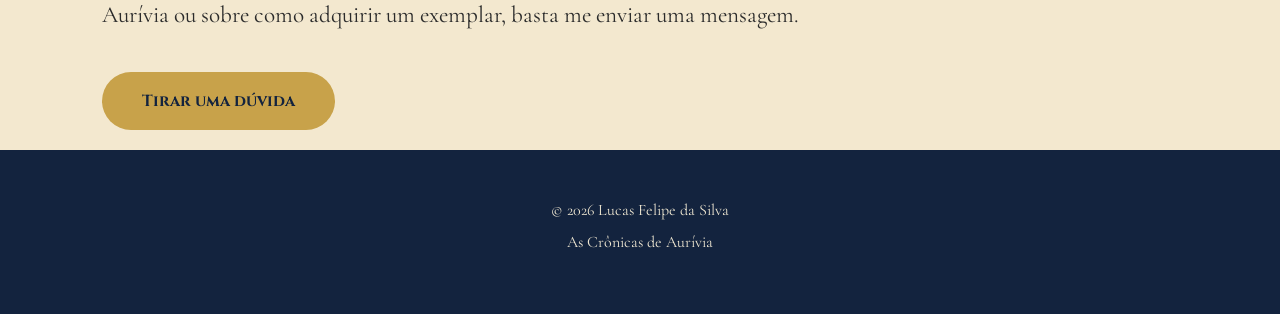
==== commit 89a47e98: "Pequena modificação no campo 'Conheça Aurívia'" ====
--- a/index.html
+++ b/index.html
@@ -208,7 +208,7 @@
                 </p>
 
                 <p>
-                    Cada livro revela um novo capítulo da história desse
+                    Cada livro revelará um novo capítulo da história desse
                     reino, permitindo ao leitor conhecer diferentes
                     personagens, lugares e acontecimentos que, juntos,
                     compõem uma grande saga sobre homens e mulheres que
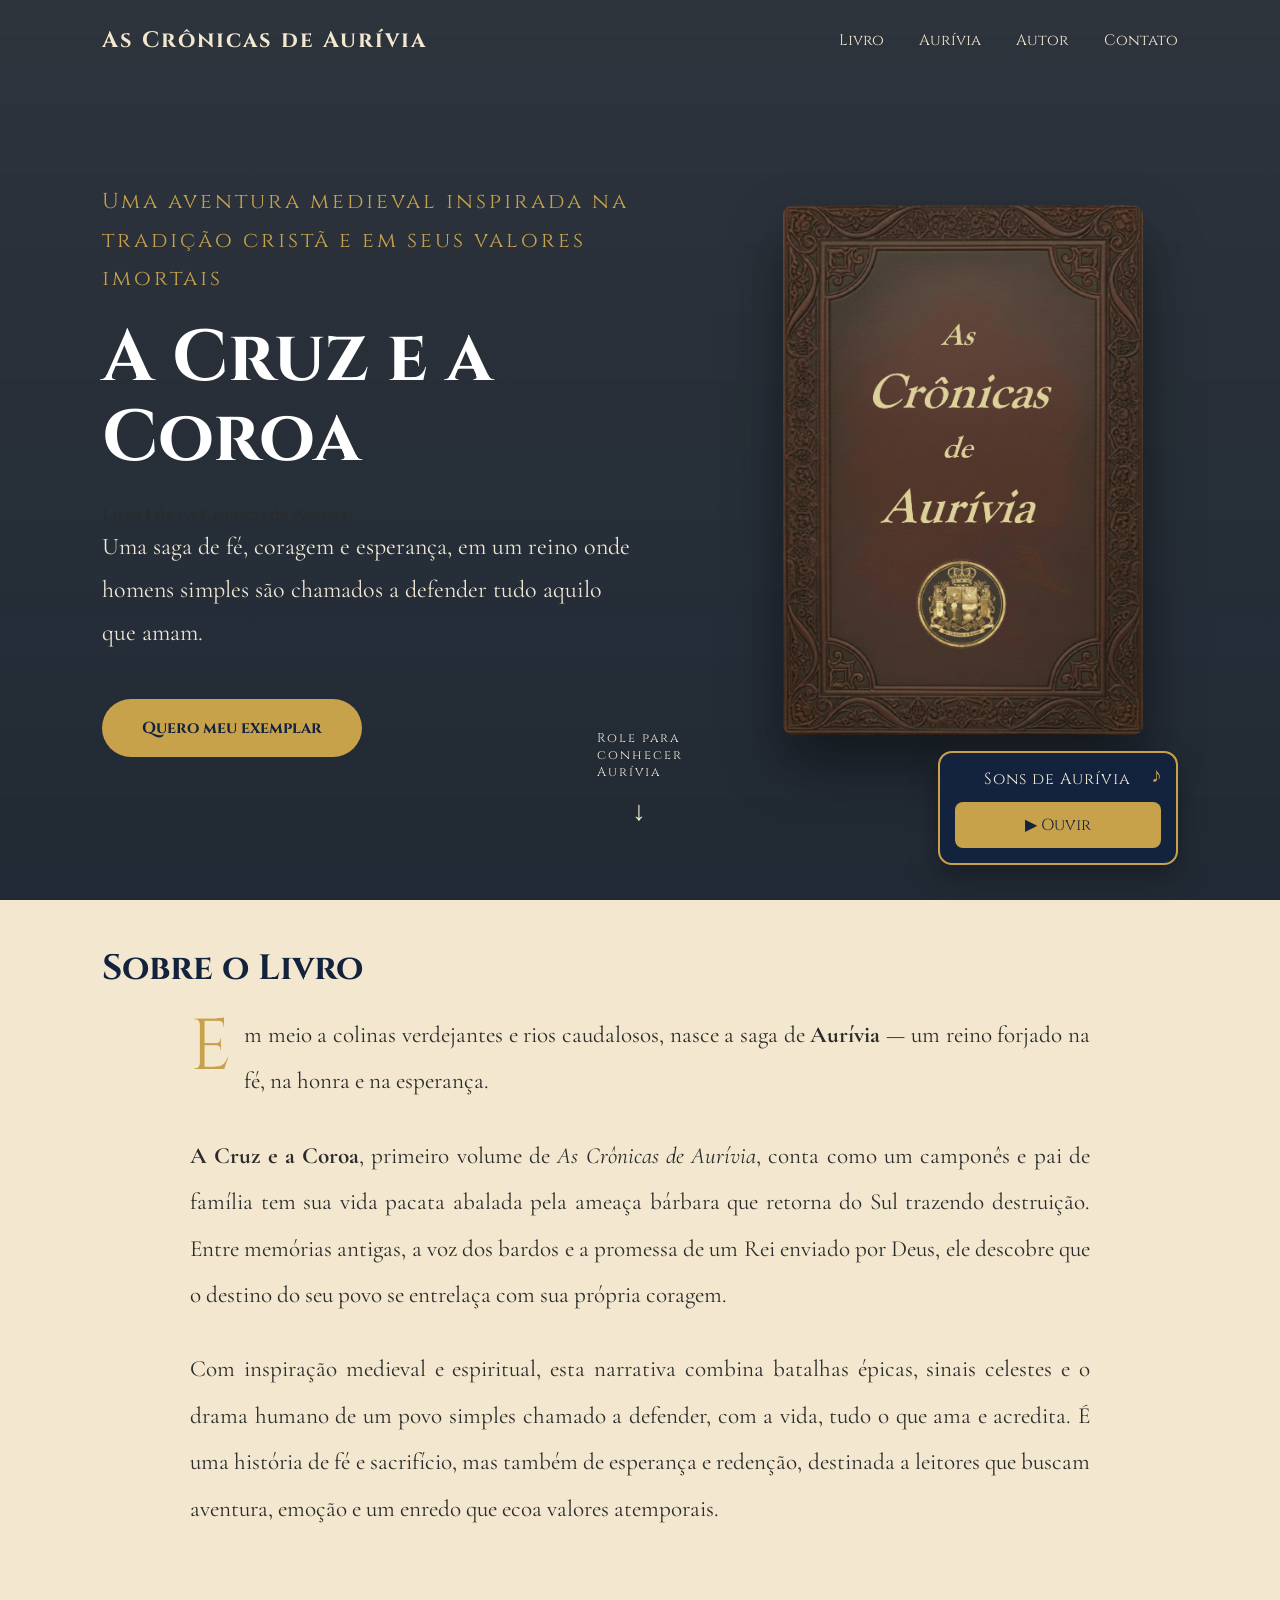
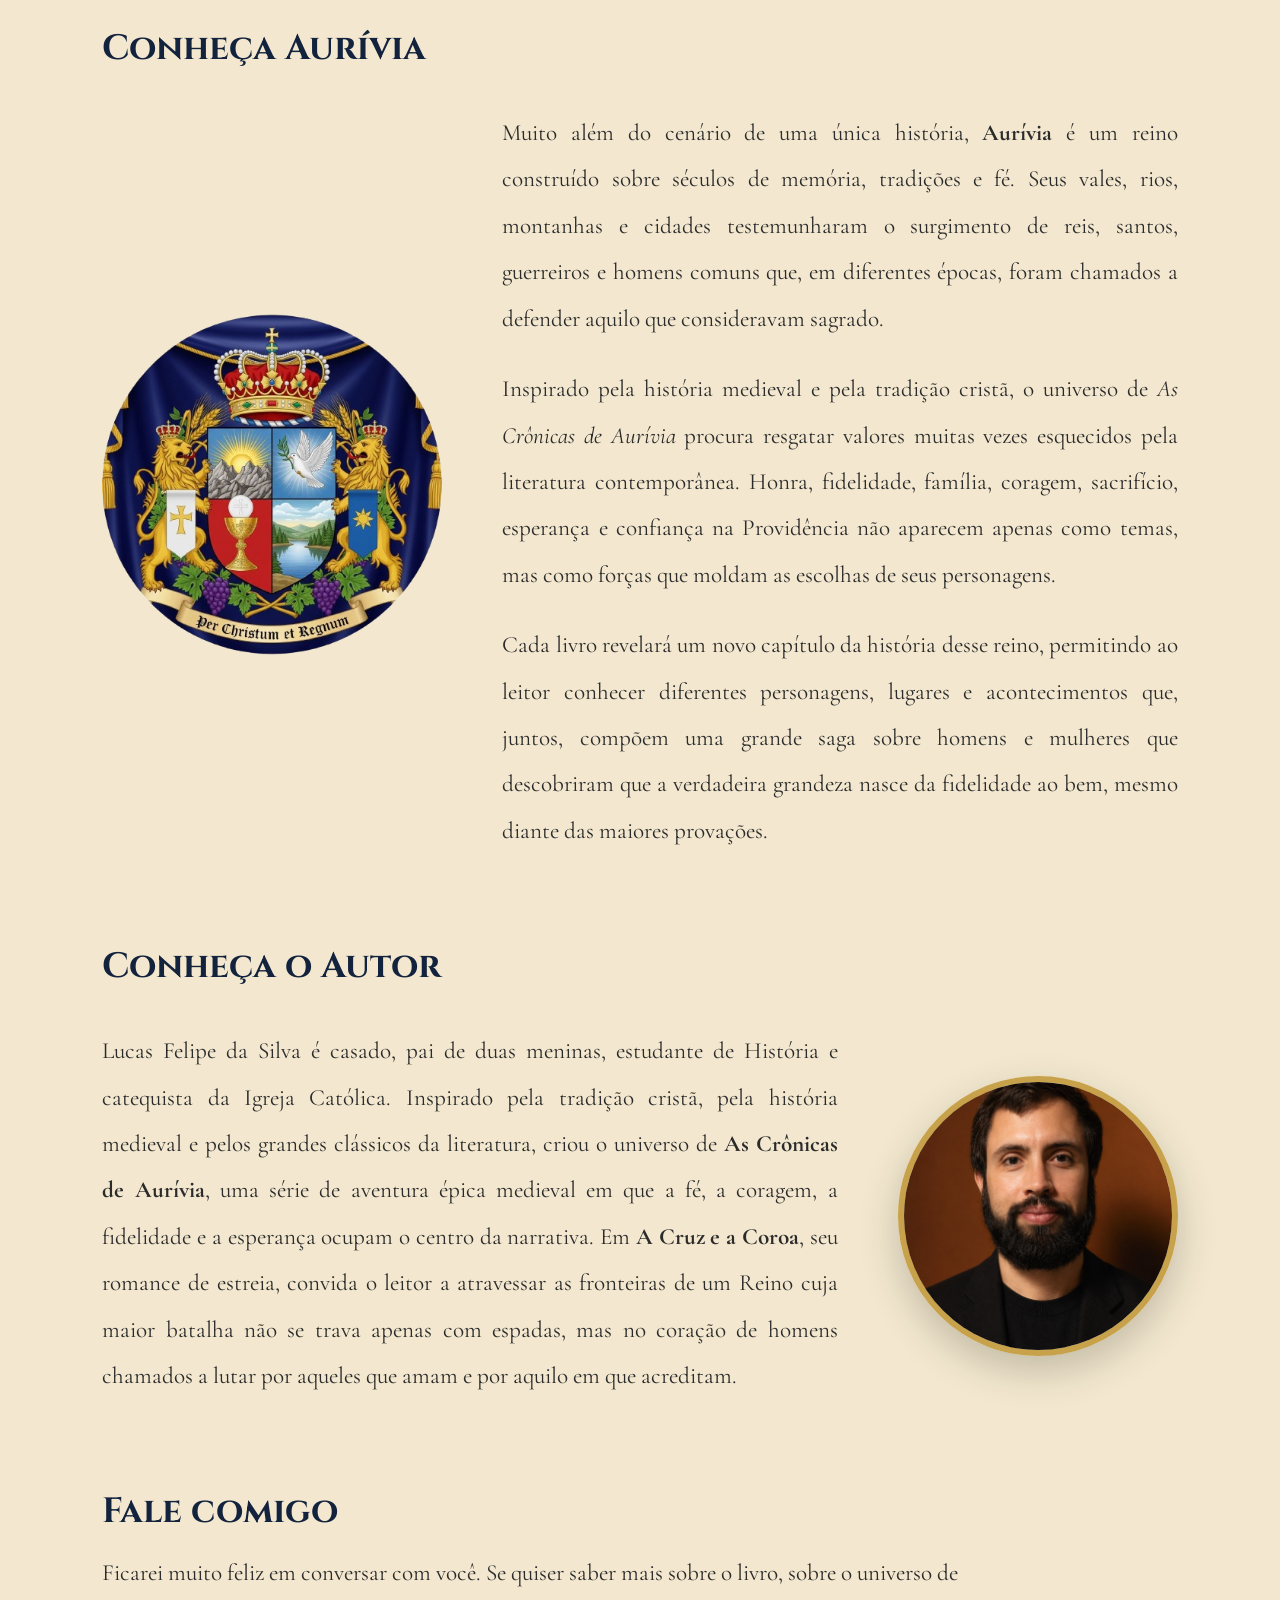
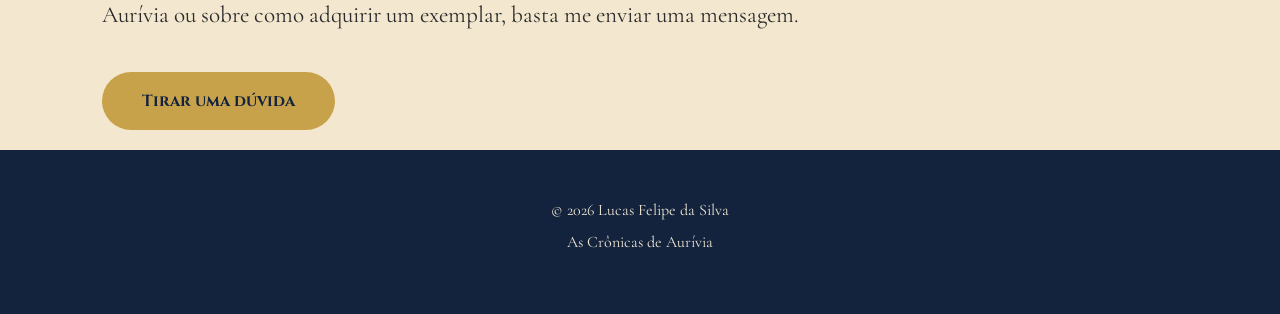
==== commit 43021431: "Corrigindo a posição do player" ====
--- a/index.html
+++ b/index.html
@@ -95,6 +95,7 @@
                 Quero meu exemplar
             </a>
 
+           
         </div>
 
         <div class="hero-imagem">
@@ -107,6 +108,36 @@
                 class="capa-livro">     
 
         </div>
+
+        <audio id="trilha">
+
+            <source src="musicas/aurivia.mp3" type="audio/mpeg">
+
+        </audio>
+
+        <div id="player-musica">
+
+            <div class="nota-player">
+
+                ♪
+
+            </div>
+
+            <div class="player-titulo">
+
+                Sons de Aurívia
+
+            </div>
+
+            <button id="btn-musica">
+
+                ▶ Ouvir
+
+            </button>
+
+        </div>
+
+<div class="scroll-indicador">
 
         <div class="scroll-indicador">
 
@@ -311,38 +342,6 @@
 
     </footer>
 
-<!-- ===================================== -->
-<!-- SONS DE AURÍVIA -->
-<!-- ===================================== -->
-
-<audio id="trilha">
-
-    <source src="musicas/aurivia.mp3" type="audio/mpeg">
-
-</audio>
-
-<div id="player-musica">
-
-    <div class="nota-player">
-
-        ♪
-
-    </div>
-
-    <div class="player-titulo">
-
-        Sons de Aurívia
-
-    </div>
-
-    <button id="btn-musica">
-
-        ▶ Ouvir
-
-    </button>
-
-</div>
-
 <script src="script.js"></script>
 
 </body>
--- a/style.css
+++ b/style.css
@@ -29,6 +29,10 @@
 
     overflow-x:hidden;
 
+    opacity:0;
+
+    animation:fadeIn .6s ease forwards;
+
 }
 
 
@@ -143,6 +147,8 @@
 ========================================================== */
 
 #hero{
+
+    position:relative;
 
     min-height:100vh;
 
@@ -1114,15 +1120,11 @@
 
 #player-musica{
 
-    position:fixed;
-
-    overflow:hidden;
-
-    bottom:25px;
-
-    right:25px;
-
-    left:auto;
+    position:absolute;
+
+    right:8%;
+
+    bottom:35px;
 
     width:240px;
 
@@ -1136,7 +1138,7 @@
 
     box-shadow:0 10px 30px rgba(0,0,0,.30);
 
-    z-index:999;
+    z-index:20;
 
 }
 
@@ -1226,13 +1228,11 @@
 
         #player-musica{
 
-        width:200px;
-
-        right:15px;
-
-        left:auto;
-
-        bottom:15px;
+    position:static;
+
+    width:220px;
+
+    margin:35px auto 0;
 
     }
 
@@ -1265,4 +1265,54 @@
 
     }
 
+}
+
+/*======================================
+TRANSIÇÕES ENTRE PÁGINAS
+======================================*/
+
+@keyframes fadeIn{
+
+    from{
+
+        opacity:0;
+
+        transform:translateY(12px);
+
+    }
+
+    to{
+
+        opacity:1;
+
+        transform:translateY(0);
+
+    }
+
+}
+
+.fade-out{
+
+    animation:fadeOut .45s ease forwards;
+
+}
+
+@keyframes fadeOut{
+
+    from{
+
+        opacity:1;
+
+        transform:translateY(0);
+
+    }
+
+    to{
+
+        opacity:0;
+
+        transform:translateY(-12px);
+
+    }
+
 }
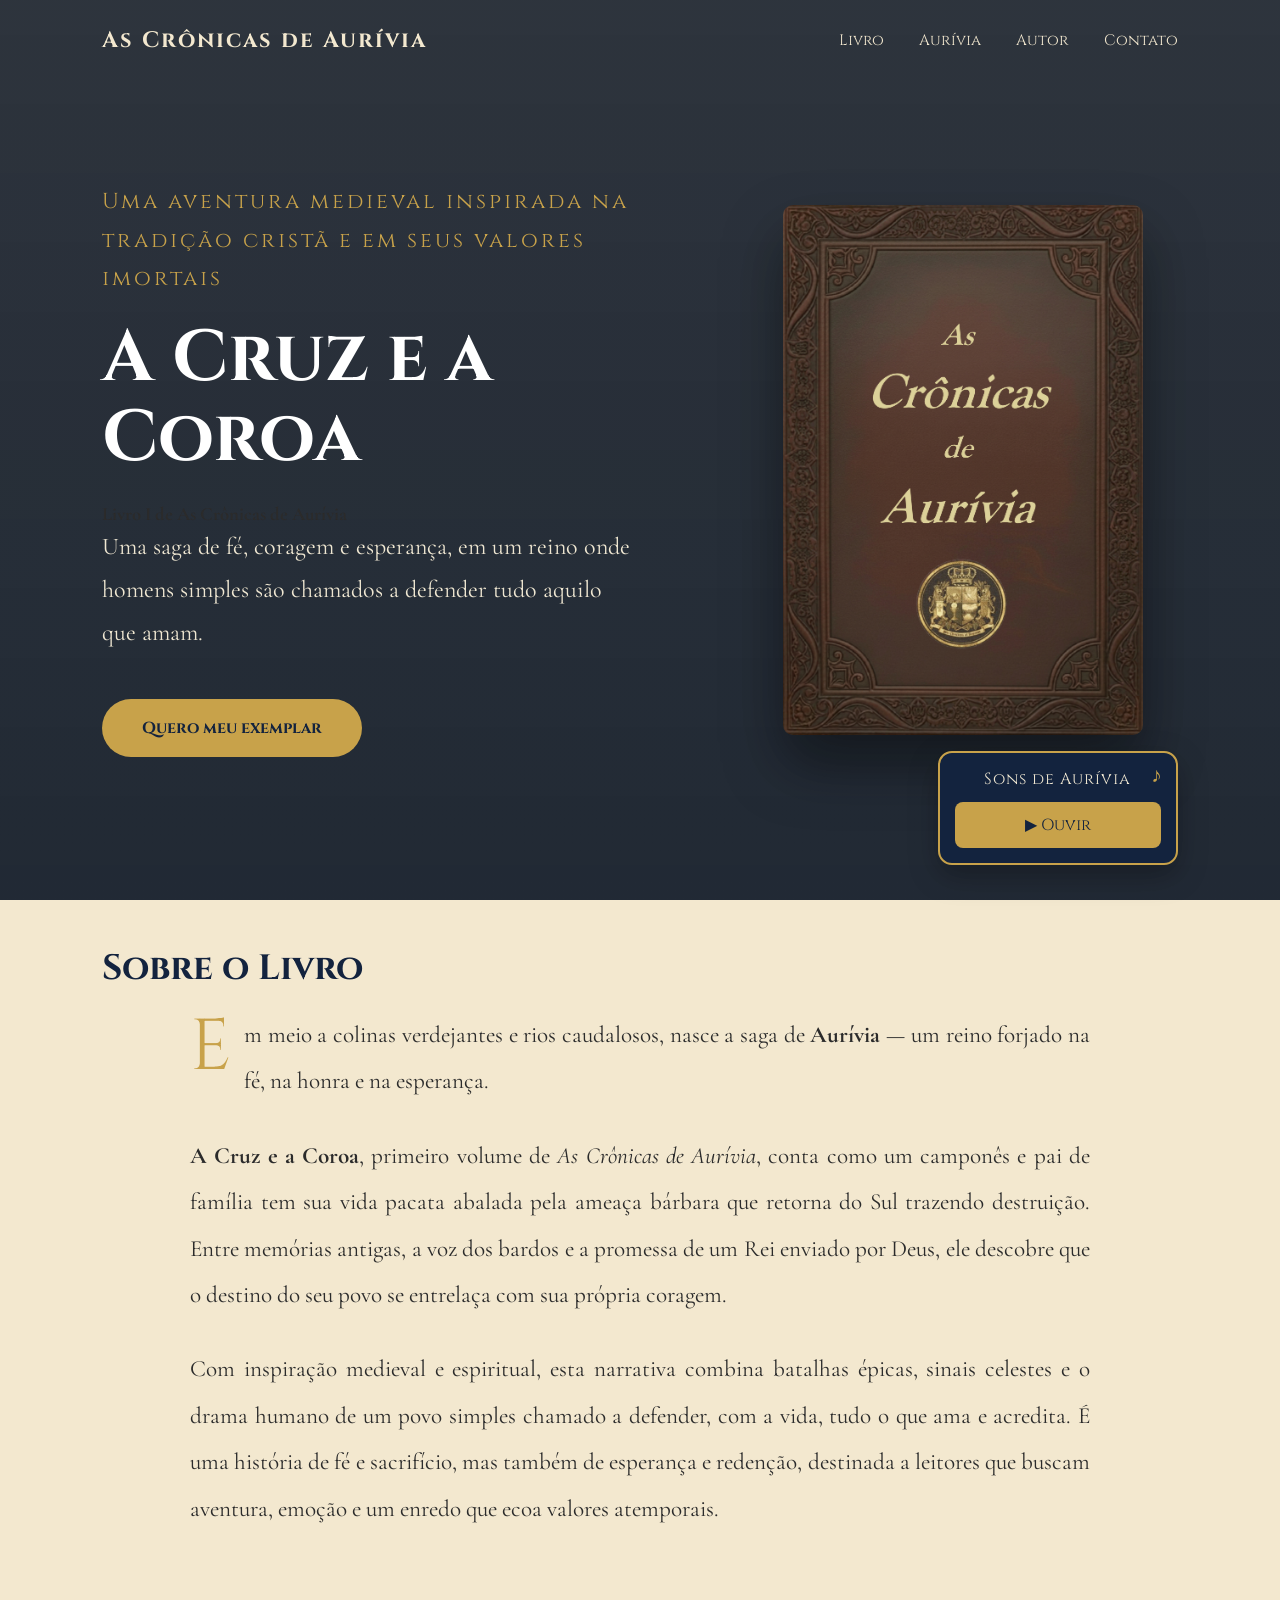
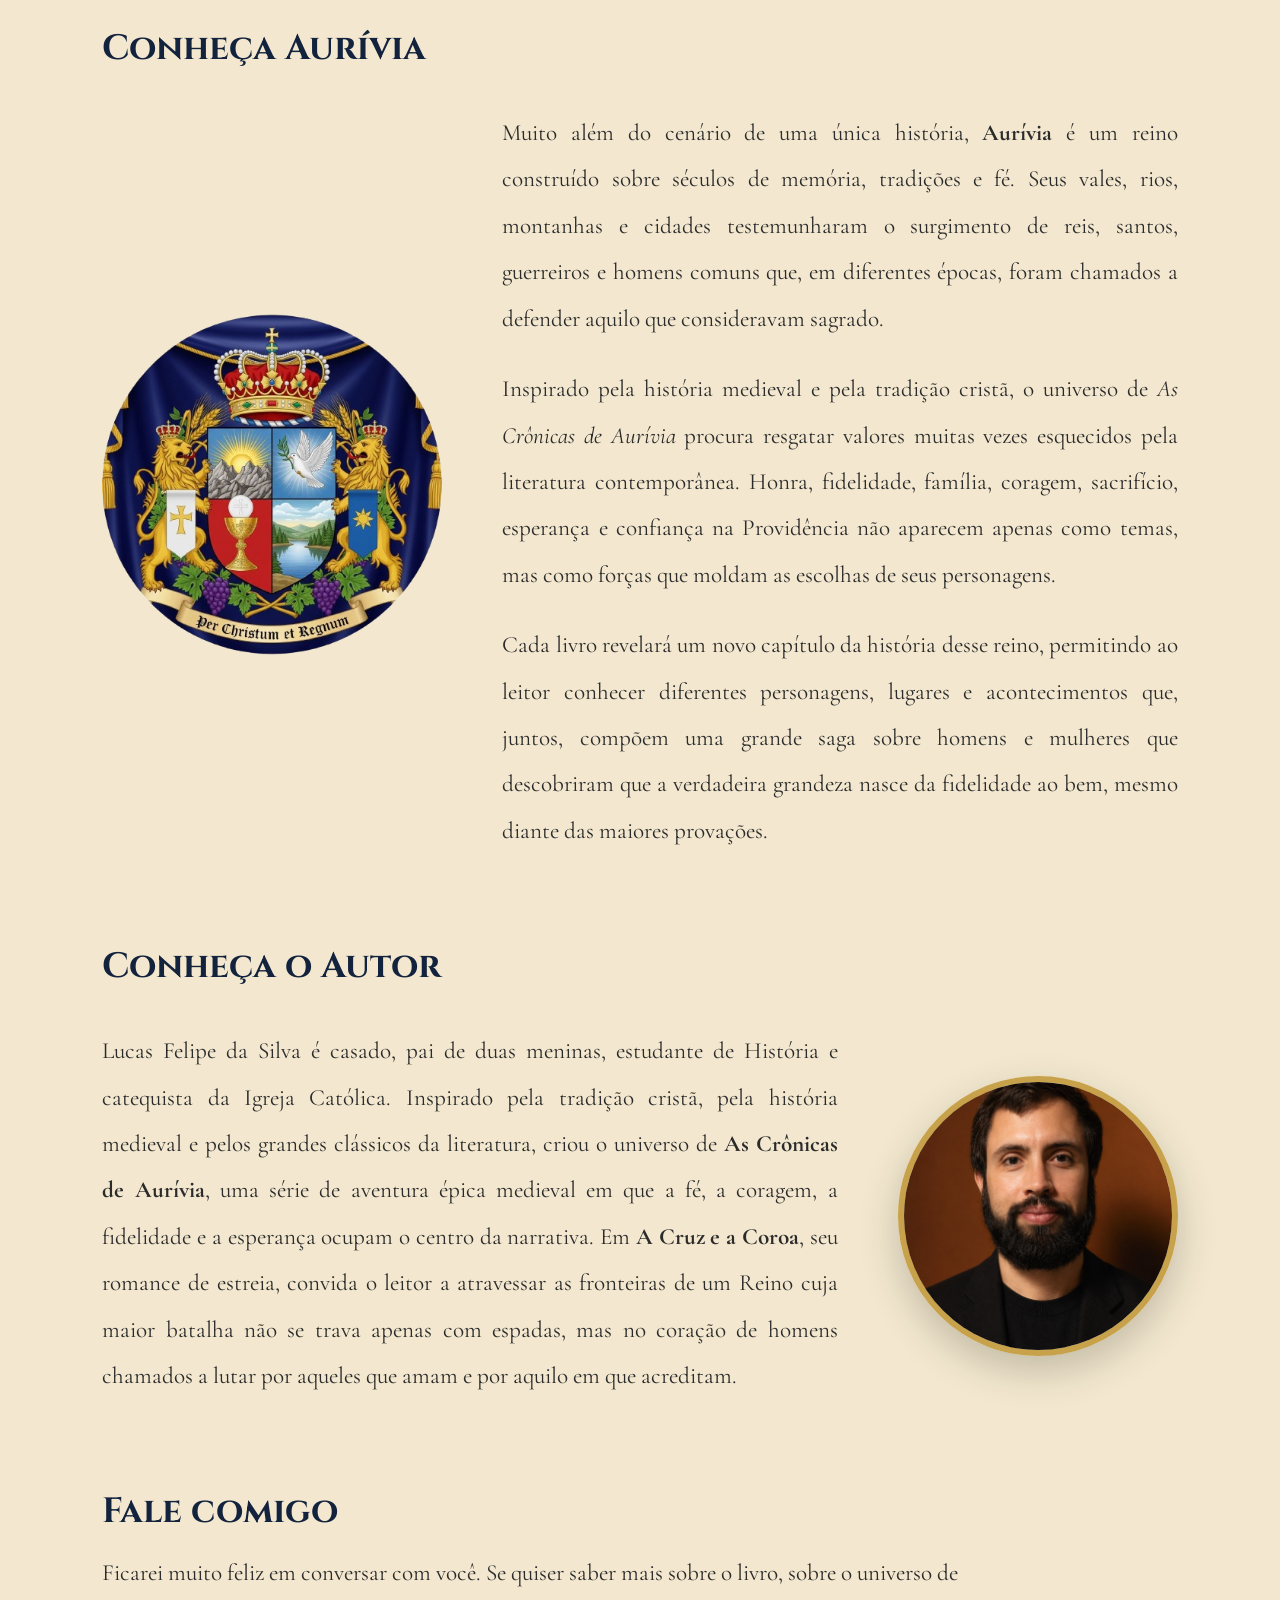
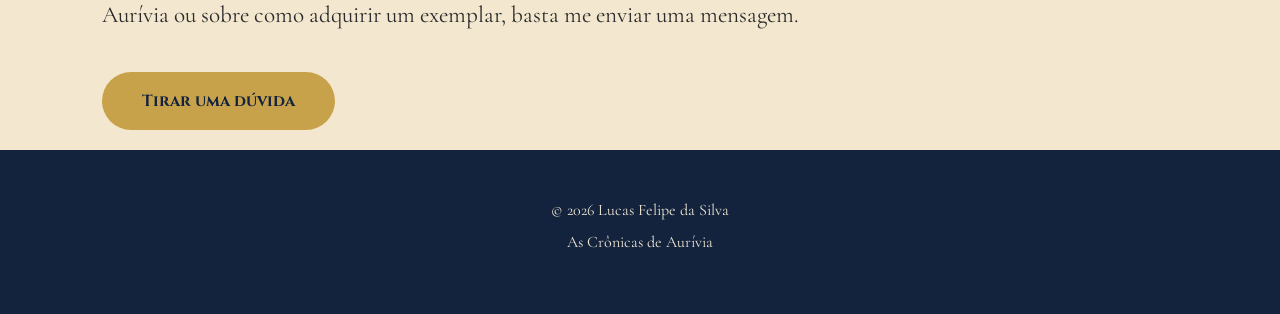
==== commit a37cb731: "Adição de músicas ao som ambiente" ====
--- a/index.html
+++ b/index.html
@@ -109,11 +109,7 @@
 
         </div>
 
-        <audio id="trilha">
-
-            <source src="musicas/aurivia.mp3" type="audio/mpeg">
-
-        </audio>
+        <audio id="trilha"></audio>
 
         <div id="player-musica">
 
--- a/style.css
+++ b/style.css
@@ -474,7 +474,7 @@
 
 }
 
-@media(max-width:900px){
+@media(max-width:1200px){
 
     #hero{
 
@@ -582,7 +582,25 @@
 
     }
 
-}
+    #player-musica{
+
+        position:static;
+
+        width:220px;
+
+        margin:25px auto 40px;
+
+    }
+
+
+    }
+
+        .scroll-indicador{
+
+            display:none;
+
+    }
+
 
 @keyframes respirar{
 
@@ -1224,20 +1242,6 @@
 
 }
 
-@media(max-width:900px){
-
-        #player-musica{
-
-    position:static;
-
-    width:220px;
-
-    margin:35px auto 0;
-
-    }
-
-}
-
 .nota-player.tocando{
 
     animation:flutuarNota 2.5s ease-in-out infinite,
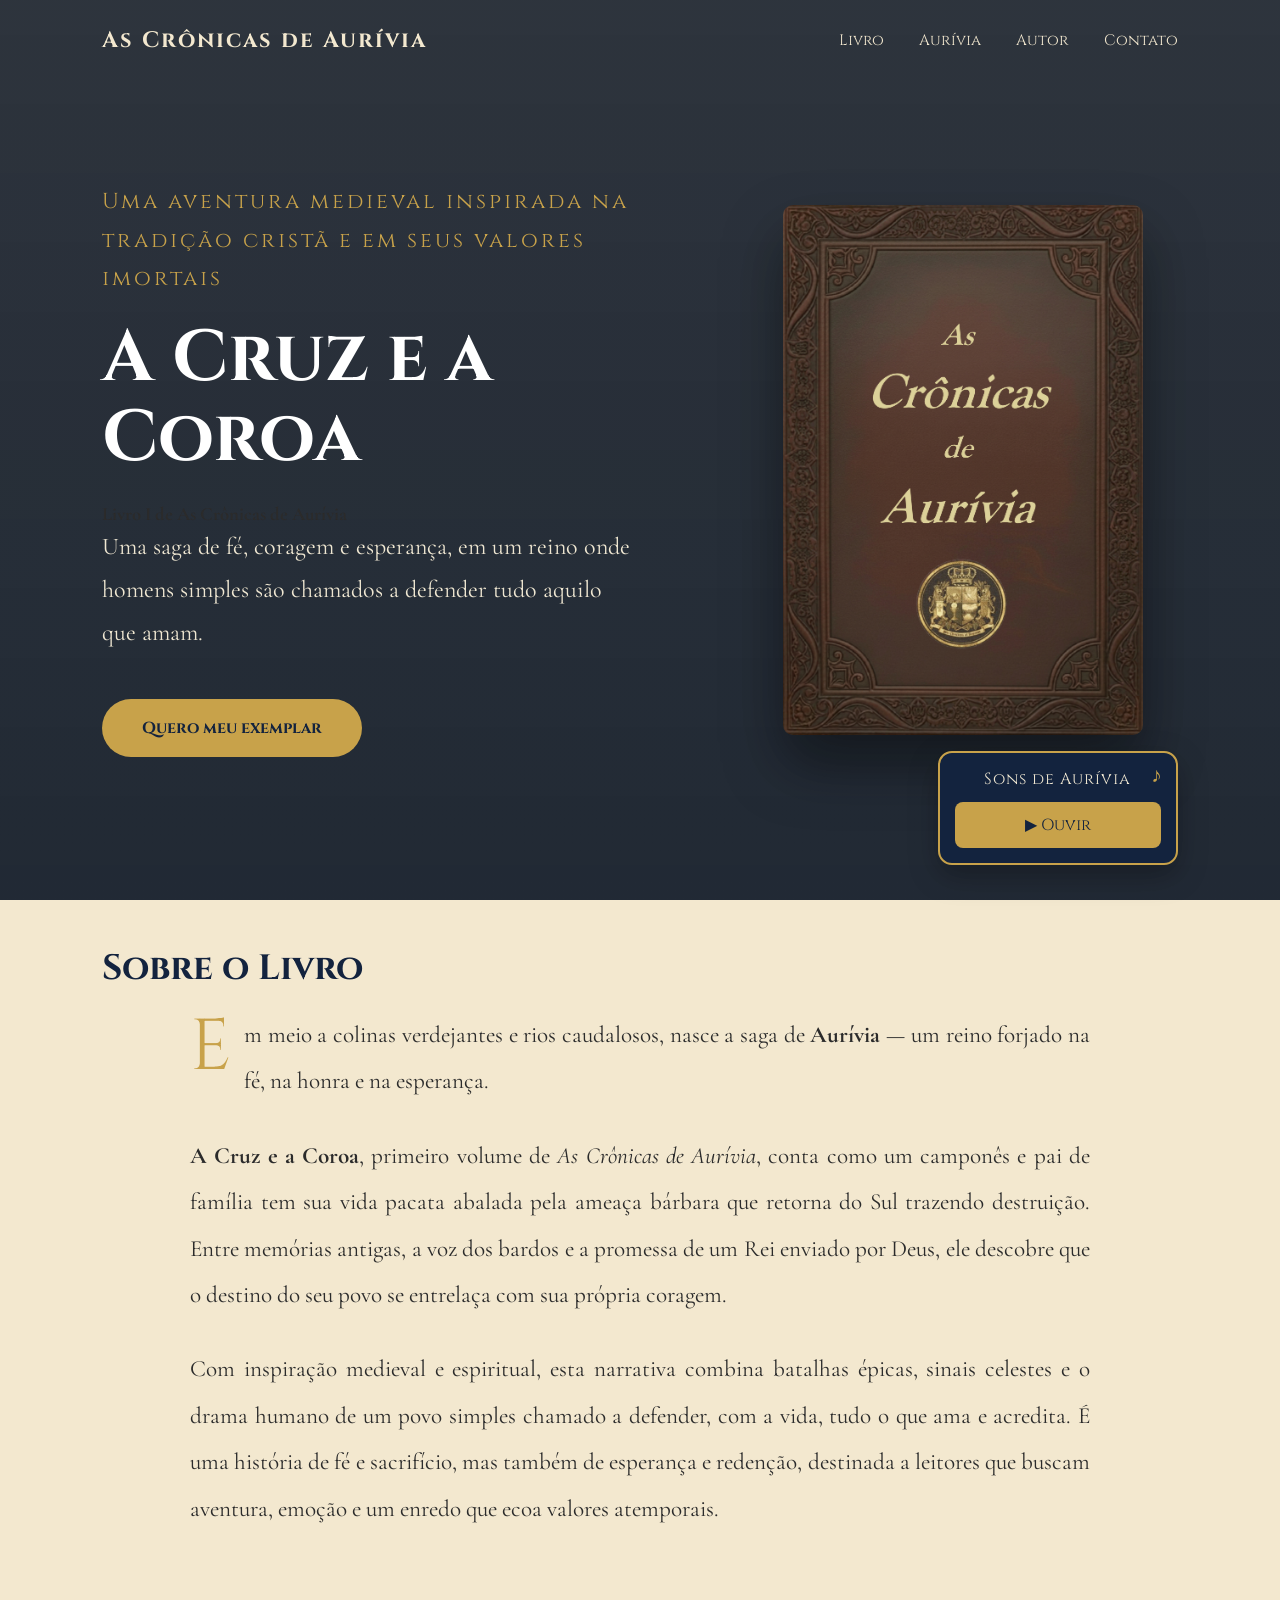
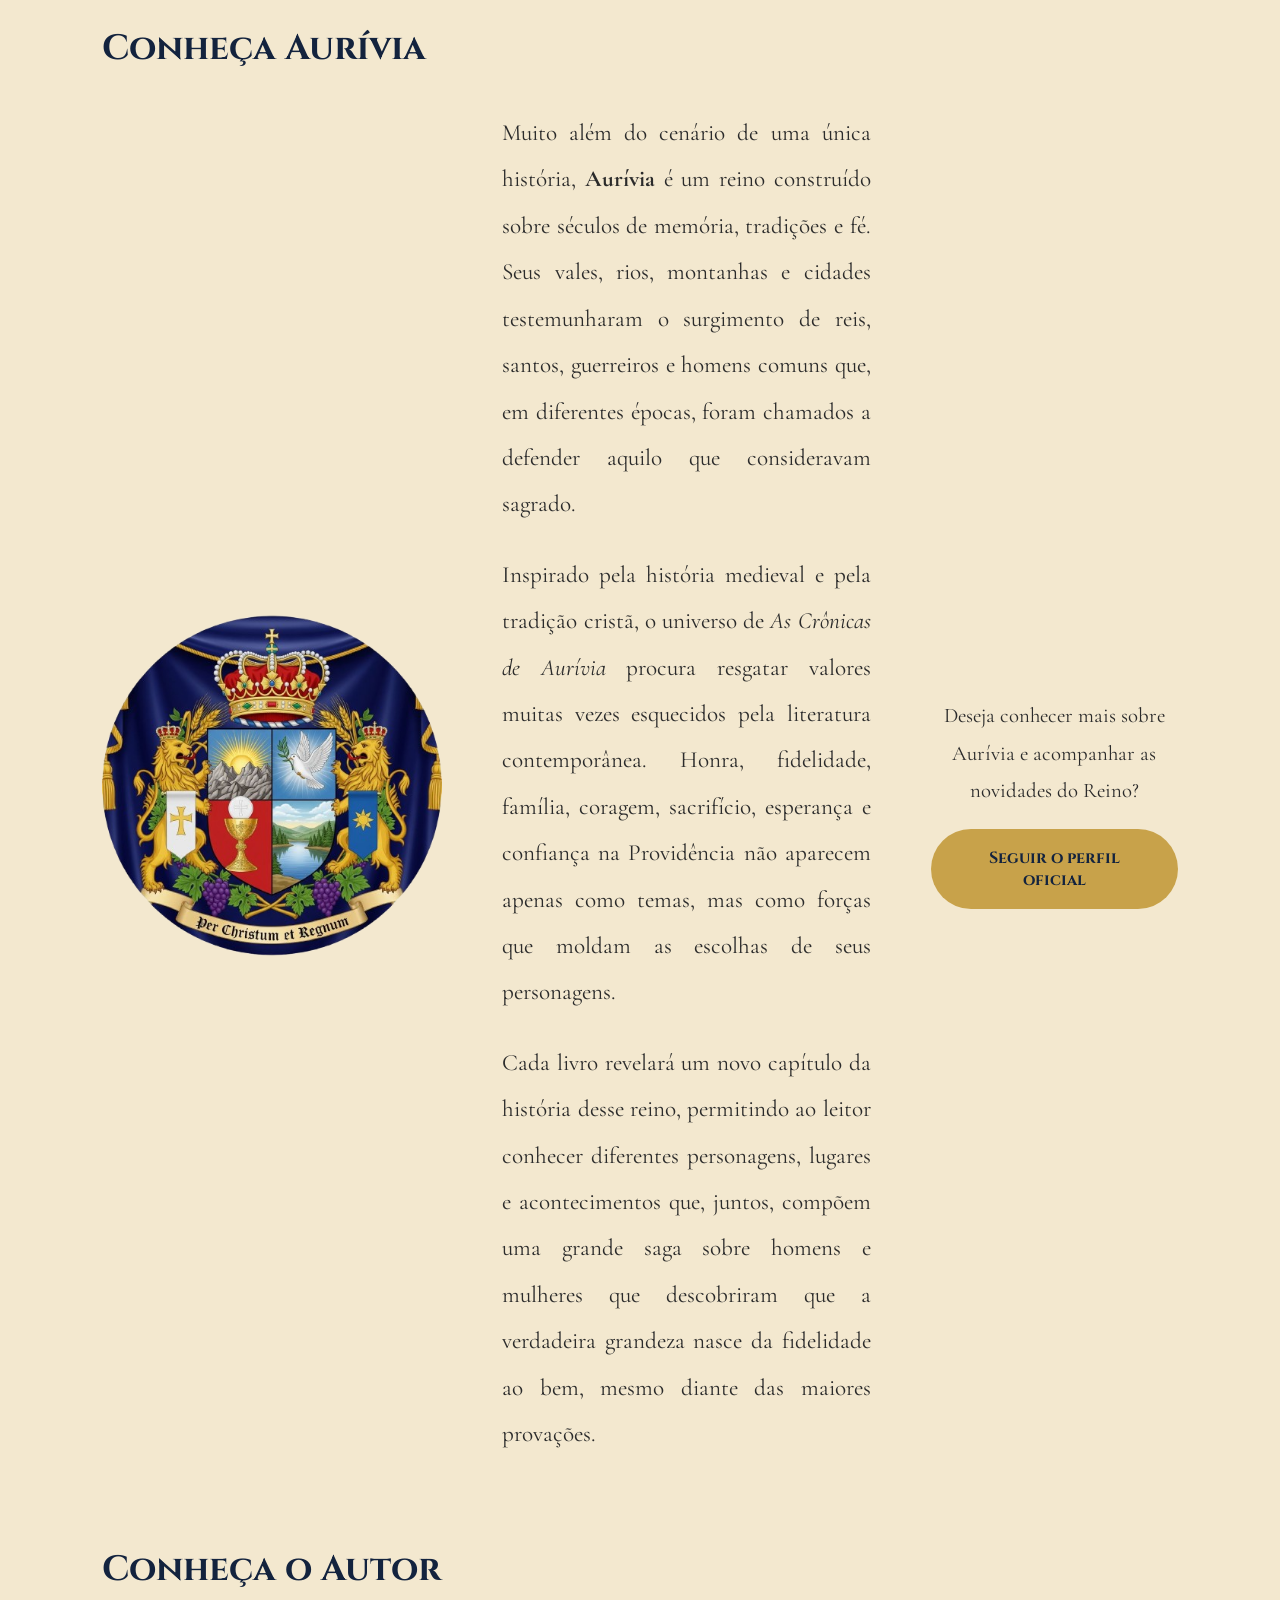
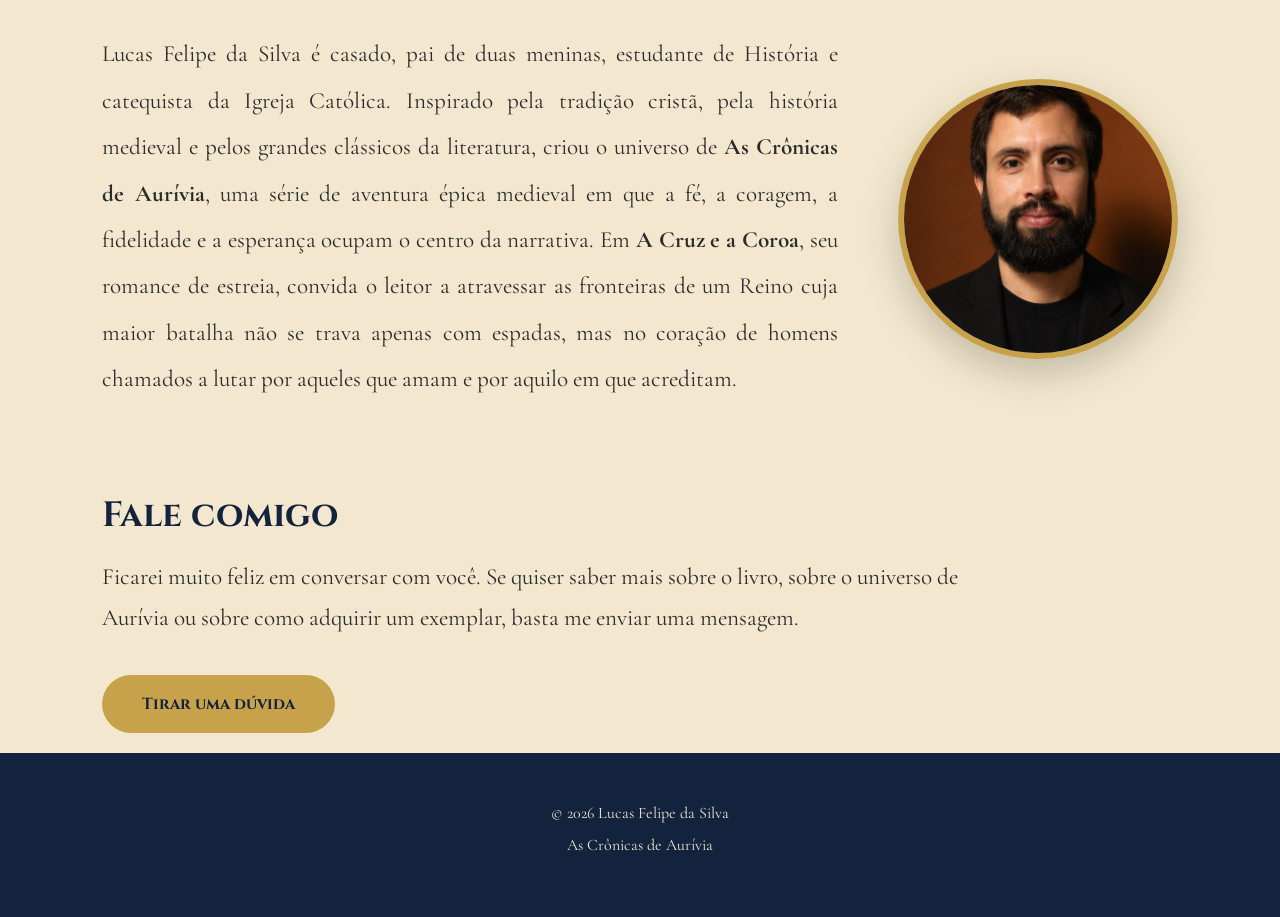
==== commit 19d07bf6: "Adição do botão do Instagram e remoção do link do brasão" ====
--- a/index.html
+++ b/index.html
@@ -201,14 +201,8 @@
 
             <div class="universo-brasao">
 
-                <a href="https://www.instagram.com/auriviaoficial/"
-                    target="_blank"
-                    rel="noopener noreferrer">
-
-                        <img src="brasao.png"
-                            alt="Instagram oficial de As Crônicas de Aurívia">
-
-                </a>
+                <img src="brasao.png"
+                alt="Brasão do Reino de Aurívia">
 
             </div>
 
@@ -245,6 +239,25 @@
 
             </div>
 
+            <div class="instagram-aurivia">
+
+                <p>
+
+                    Deseja conhecer mais sobre Aurívia e acompanhar as novidades do Reino?
+
+                </p>
+
+                <a href="https://www.instagram.com/cronicasdeaurivia/"
+                target="_blank"
+                rel="noopener noreferrer"
+                class="botao">
+
+                    Seguir o perfil oficial
+
+                </a>
+
+            </div>
+
         </div>
 
     </div>
--- a/style.css
+++ b/style.css
@@ -811,6 +811,60 @@
 
 }
 
+/*======================================
+KINDLE
+======================================*/
+
+.kindle-opcao{
+
+    text-align:center;
+
+    margin:28px 0 35px;
+
+}
+
+.kindle-opcao p{
+
+    margin-bottom:12px;
+
+    font-size:1.15rem;
+
+    color:#555;
+
+}
+
+.btn-kindle{
+
+    display:inline-block;
+
+    padding:12px 26px;
+
+    border:2px solid #C8A24A;
+
+    border-radius:30px;
+
+    background:transparent;
+
+    color:#13233E;
+
+    font-family:'Cinzel', serif;
+
+    font-size:1rem;
+
+    transition:.3s;
+
+}
+
+.btn-kindle:hover{
+
+    background:#C8A24A;
+
+    color:#13233E;
+
+    transform:translateY(-2px);
+
+}
+
 .preco strong,
 .subtotal strong{
 
@@ -1319,4 +1373,24 @@
 
     }
 
+}
+
+/*======================================
+INSTAGRAM
+======================================*/
+
+.instagram-aurivia{
+
+    margin-top:35px;
+
+    text-align:center;
+
+}
+
+.instagram-aurivia p{
+
+    margin-bottom:20px;
+
+    font-size:1.3rem;
+
 }
